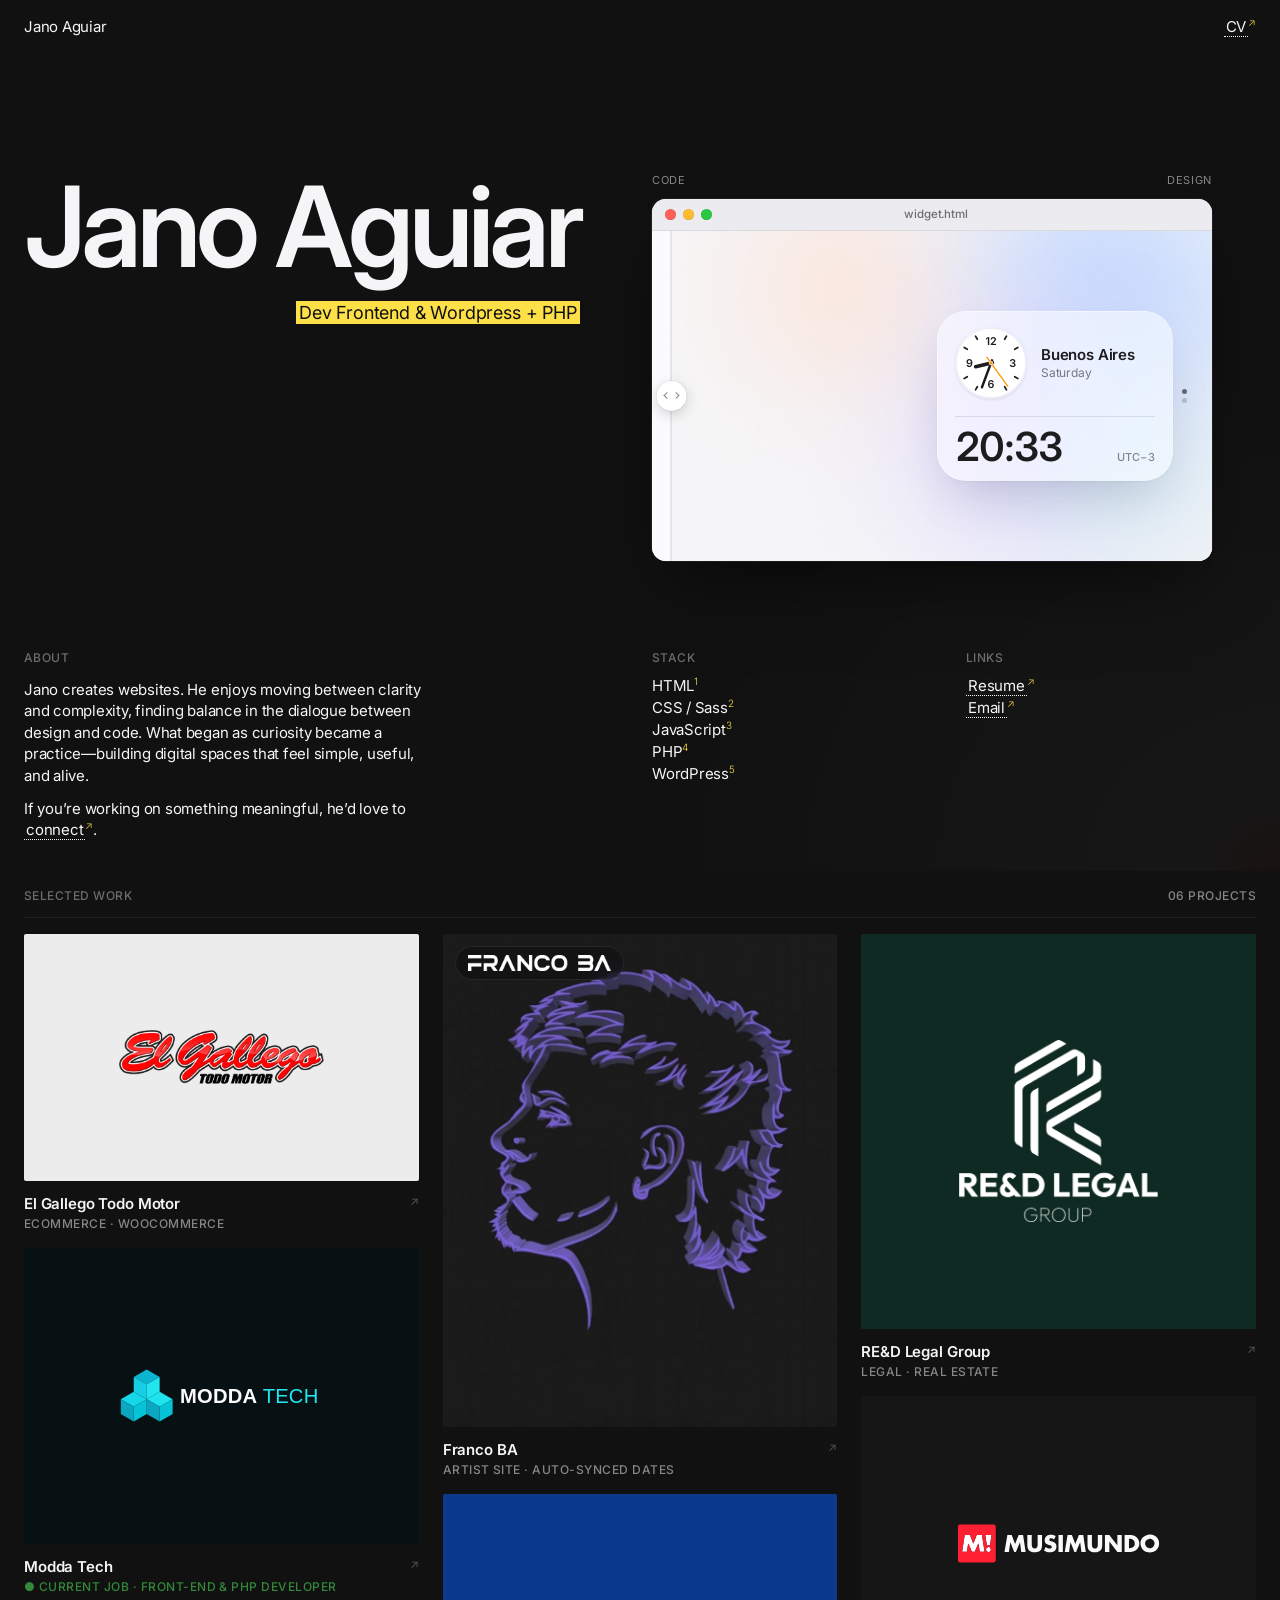
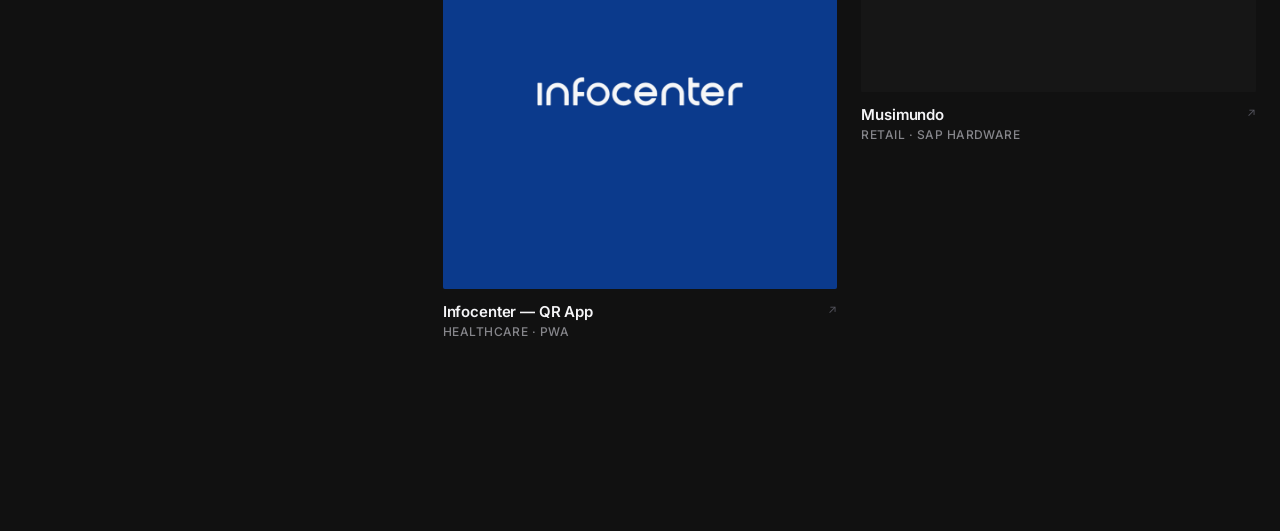
==== index.html @ 9118ea57 "Portfolio v2: rediseño, casos de estudio y widget de la portada Co-Authored-By: Claude Opus 5.5 <nor" ====
<!DOCTYPE html>
<html lang="en">

<head>
    <meta charset="UTF-8">
    <meta name="viewport" content="width=device-width, initial-scale=1.0, viewport-fit=cover">
    <meta name="description" content="Jano Aguiar — Front-End Developer. Websites, eCommerce and custom WordPress platforms.">
    <meta name="theme-color" content="#111111">
    <title>Jano Aguiar – Front-End Developer</title>
    <link rel="icon" type="image/x-icon" href="media/logos/JA_favicon_transparent.png">
    <link rel="preconnect" href="https://fonts.googleapis.com">
    <link rel="preconnect" href="https://fonts.gstatic.com" crossorigin>
    <link href="https://fonts.googleapis.com/css2?family=IBM+Plex+Mono:wght@300;400;500&family=Inter:wght@300..700&display=swap" rel="stylesheet">
    <link rel="stylesheet" href="style.css">
    <script>document.documentElement.classList.add("ja-intro");setTimeout(function(){document.documentElement.classList.remove("ja-intro")},3000)</script>
</head>

<body>
    <div class="page">

        <!-- NAV -->
        <nav class="nav grid">
            <a class="nav__name" href="index.html"><h1 class="body">Jano Aguiar</h1></a>
            <div class="nav__links body">
                <span><a class="link" href="https://drive.google.com/file/d/1LfXrcL9RKeD29D6Ub3OGLw8qLSYocdIQ/view?usp=sharing" target="_blank" rel="noreferrer">CV</a><sup class="arrow">↗</sup></span>
            </div>
        </nav>

        <main>
            <!-- HERO -->
            <div class="hero-zone">
                <div class="hero-glow" aria-hidden="true"><span></span><span></span><span></span></div>
            <section class="hero grid">
                <div class="hero__lockup">
                    <h2 class="hero__name">Jano Aguiar</h2>
                    <p class="hero__sub"><span>Dev Frontend &amp; Wordpress + PHP</span></p>
                </div>
                <div class="cd" aria-label="Code and design: drag to compare" style="--x:34%">
                    <div class="cd__labels"><span>Code</span><span>Design</span></div>
                    <div class="cd__win">
                    <div class="cd__bar"><i></i><i></i><i></i><span>widget.html</span></div>
                    <div class="cd__stage">
                        <pre class="cd__code"><code><b class="t">&lt;!-- Smart Stack: clock → weather → photo --&gt;</b>
<b class="t">&lt;div</b> <b class="p">class</b>=<b class="s">"stack"</b><b class="t">&gt;</b>
  <b class="t">&lt;div</b> <b class="p">class</b>=<b class="s">"widget clock"</b><b class="t">&gt;</b>…<b class="t">&lt;/div&gt;</b>
  <b class="t">&lt;div</b> <b class="p">class</b>=<b class="s">"widget weather"</b><b class="t">&gt;</b>…<b class="t">&lt;/div&gt;</b>
  <b class="t">&lt;div</b> <b class="p">class</b>=<b class="s">"widget photo"</b><b class="t">&gt;</b><b class="t">&lt;img</b> <b class="p">src</b>=<b class="s">"foto.jpg"</b><b class="t">&gt;</b><b class="t">&lt;/div&gt;</b>
<b class="t">&lt;/div&gt;</b>

<b class="a">.stack</b> { <b class="p">width</b>: <b class="n">236px</b>; <b class="p">height</b>: <b class="n">170px</b>; <b class="p">border-radius</b>: <b class="n">28px</b>; }
<b class="a">.widget</b> {
  <b class="p">position</b>: absolute; <b class="p">inset</b>: <b class="n">0</b>;
  <b class="p">transform</b>: <b class="s">translateY(100%)</b>;
  <b class="p">transition</b>: transform <b class="n">.8s</b> <b class="s">cubic-bezier(.65,0,.25,1)</b>;
}
<b class="a">.widget.active</b> { <b class="p">transform</b>: none; }
<b class="a">.clock</b> {
  <b class="p">background</b>: <b class="s">rgba(255,255,255,.55)</b>;
  <b class="p">backdrop-filter</b>: <b class="s">blur(30px) saturate(180%)</b>;
}
<b class="a">.weather</b> { <b class="p">background</b>: <b class="s">linear-gradient(var(--sky-a), var(--sky-b))</b>; }

<b class="t">// clock</b>
<b class="k">const</b> tz = <b class="s">'America/Argentina/Buenos_Aires'</b>;
<b class="k">const</b> now = <b class="k">new</b> <b class="p">Date</b>().<b class="p">toLocaleString</b>(<b class="s">'en-US'</b>, { <b class="p">timeZone</b>: tz });
<b class="k">gsap</b>.<b class="p">to</b>(hand, { <b class="p">rotation</b>: sec * <b class="n">6</b>, <b class="p">ease</b>: <b class="s">'elastic.out'</b> });

<b class="t">// weather · Open-Meteo</b>
<b class="k">const</b> res = <b class="k">await</b> <b class="p">fetch</b>(<b class="s">`${API}?latitude=-34.60&amp;longitude=-58.38`</b>);
<b class="k">const</b> { current, daily } = <b class="k">await</b> res.<b class="p">json</b>();
temp.<b class="p">textContent</b> = <b class="s">`${Math.round(current.temperature_2m)}°`</b>;
widget.style.<b class="p">setProperty</b>(<b class="s">'--sky-a'</b>, sky[phase][<b class="n">0</b>]);

<b class="t">// background · WebGL mesh gradient</b>
<b class="k">float</b> w = <b class="p">exp</b>(-<b class="p">dot</b>(uv - p, uv - p) * <b class="n">9.0</b>);
color = <b class="p">mix</b>(color, sky, w);

<b class="t">// rotate the stack every 5s</b>
<b class="p">setInterval</b>(next, <b class="n">5000</b>);</code></pre>
                        <div class="cd__design">
                            <canvas class="cd__gl" aria-hidden="true"></canvas>
                            <span class="cd__orb"></span><span class="cd__orb cd__orb--2"></span>
                            <div class="cd__stack" aria-live="off">
                                <div class="cd__stack-clip">
                                <div class="cd__w cd__widget is-active" data-name="Clock">
                                    <div class="cd__wtop">
                                        <svg class="cd__dial" viewBox="0 0 100 100" aria-hidden="true">
                                            <circle cx="50" cy="50" r="48"/>
                                            <g class="cd__ticks"><line x1="50" y1="7" x2="50" y2="12" transform="rotate(30 50 50)"/><line x1="50" y1="7" x2="50" y2="12" transform="rotate(60 50 50)"/><line x1="50" y1="7" x2="50" y2="12" transform="rotate(120 50 50)"/><line x1="50" y1="7" x2="50" y2="12" transform="rotate(150 50 50)"/><line x1="50" y1="7" x2="50" y2="12" transform="rotate(210 50 50)"/><line x1="50" y1="7" x2="50" y2="12" transform="rotate(240 50 50)"/><line x1="50" y1="7" x2="50" y2="12" transform="rotate(300 50 50)"/><line x1="50" y1="7" x2="50" y2="12" transform="rotate(330 50 50)"/></g>
                                            <g class="cd__nums"><text x="50.0" y="25.3">12</text><text x="80.0" y="55.3">3</text><text x="50.0" y="85.3">6</text><text x="20.0" y="55.3">9</text></g>
                                            <line class="cd__h" data-h x1="50" y1="52" x2="50" y2="28"/>
                                            <line class="cd__m" data-m x1="50" y1="54" x2="50" y2="14"/>
                                            <line class="cd__s" data-s x1="50" y1="60" x2="50" y2="10"/>
                                            <circle class="cd__pin" cx="50" cy="50" r="2.6"/>
                                        </svg>
                                        <div class="cd__wmeta"><strong>Buenos Aires</strong><span data-day>Today</span></div>
                                    </div>
                                    <div class="cd__wbottom"><span class="cd__clock" data-clock>--:--</span><span class="cd__tz">UTC−3</span></div>
                                </div>
                                <div class="cd__w cd__weather" data-name="Weather" data-weather hidden>
                                    <div class="cd__wx-top"><span class="cd__wx-city">Buenos Aires</span><span class="cd__wx-temp" data-wx-temp>--°</span></div>
                                    <div class="cd__wx-bottom"><span class="cd__wx-icon" data-wx-icon></span><span class="cd__wx-cond" data-wx-cond></span><span class="cd__wx-hl" data-wx-hl></span></div>
                                </div>
                                <div class="cd__w cd__photo" data-name="Photos">
                                    <img src="media/widgets/foto.jpg" alt="Grey and white cat lying in the sun on the grass" width="472" height="336" loading="lazy" decoding="async">
                                </div>
                                </div>
                                <div class="cd__dots" aria-hidden="true"></div>
                            </div>
                        </div>
                        <div class="cd__handle"><span></span></div>
                    </div>
                    </div>
                </div>
            </section>

            <!-- ABOUT / STACK / LINKS -->
            <section class="intro grid">
                <div class="intro__about reveal">
                    <p class="caption caption--label">About</p>
                    <p class="body">Jano creates websites. He enjoys moving between clarity and complexity, finding balance in the dialogue between design and code. What began as curiosity became a practice—building digital spaces that feel simple, useful, and alive.</p>
                    <p class="body">If you’re working on something meaningful, he’d love to <a class="link" href="mailto:janoaguiar97@gmail.com">connect</a><sup class="arrow">↗</sup>.</p>
                </div>

                <div class="intro__stack reveal">
                    <p class="caption caption--label">Stack</p>
                    <ul class="body">
                        <li>HTML<sup class="num">1</sup></li>
                        <li>CSS / Sass<sup class="num">2</sup></li>
                        <li>JavaScript<sup class="num">3</sup></li>
                        <li>PHP<sup class="num">4</sup></li>
                        <li>WordPress<sup class="num">5</sup></li>
                    </ul>
                </div>

                <div class="intro__links reveal">
                    <p class="caption caption--label">Links</p>
                    <ul class="body">
                        <li><a class="link" href="https://drive.google.com/file/d/1LfXrcL9RKeD29D6Ub3OGLw8qLSYocdIQ/view?usp=sharing" target="_blank" rel="noreferrer">Resume</a><sup class="arrow">↗</sup></li>
                        <li><a class="link" href="mailto:janoaguiar97@gmail.com">Email</a><sup class="arrow">↗</sup></li>
                    </ul>
                </div>
            </section>
            </div>

            <!-- WORK -->
            <section class="work" id="work">
                <div class="work__head">
                    <p class="caption caption--label" style="margin:0">Selected work</p>
                    <p class="caption work__count">06 projects</p>
                </div>

                <div class="work__grid">
                    <!-- column 1 -->
                    <div class="work__col">
                        <a class="card" href="pages/gallego.html">
                            <div class="card__media ratio-16x10">
                                <div class="card__brand" style="background:#ececec"><img src="media/logos/gallego.png" alt="El Gallego Todo Motor"></div>
                                <span class="card__badge">13k retail · 50k wholesale</span>
                            </div>
                            <div class="card__meta">
                                <div>
                                    <h3 class="card__title">El Gallego Todo Motor</h3>
                                    <p class="caption card__cap">eCommerce · WooCommerce</p>
                                </div>
                                <span class="card__go">↗</span>
                            </div>
                        </a>

                        <a class="card" href="pages/modda.html">
                            <div class="card__media ratio-4x3">
                                <div class="card__brand" style="background:#071114"><img src="media/logos/modda.svg" alt="Modda Tech"></div>
                                                                <span class="card__badge">Websites · eCommerce · Integrations</span>
                            </div>
                            <div class="card__meta">
                                <div>
                                    <h3 class="card__title">Modda Tech</h3>
                                    <p class="caption card__cap card__cap--now">Current job · Front-End &amp; PHP Developer</p>
                                </div>
                                <span class="card__go">↗</span>
                            </div>
                        </a>
                    </div>

                    <!-- column 2 -->
                    <div class="work__col">
                        <a class="card" href="pages/franco.html">
                            <div class="card__media ratio-4x5">
                                <video data-autoplay muted loop playsinline preload="none" poster="media/franco-card-poster.jpg"><source src="https://francoba.com/wp-content/uploads/2025/04/Video-sin-titulo-%E2%80%90-Hecho-con-Clipchamp.mp4"><source src="media/video/franco-3d.mp4"><source src="media/franco-card.mp4"></video>
                                <span class="card__logo"><img src="media/logos/franco-white.png" alt="Franco BA"></span>
                                <span class="card__badge">+16% event visits</span>
                            </div>
                            <div class="card__meta">
                                <div>
                                    <h3 class="card__title">Franco BA</h3>
                                    <p class="caption card__cap">Artist site · Auto-synced dates</p>
                                </div>
                                <span class="card__go">↗</span>
                            </div>
                        </a>

                        <a class="card" href="pages/infocenter.html">
                            <div class="card__media ratio-1x1">
                                <div class="card__brand" style="background:#0b3a8c"><img src="media/logos/infocenter-white.png" alt="Infocenter"></div>
                                <span class="card__badge">−30% time on manual records</span>
                            </div>
                            <div class="card__meta">
                                <div>
                                    <h3 class="card__title">Infocenter — QR App</h3>
                                    <p class="caption card__cap">Healthcare · PWA</p>
                                </div>
                                <span class="card__go">↗</span>
                            </div>
                        </a>
                    </div>

                    <!-- column 3 -->
                    <div class="work__col">
                        <a class="card" href="pages/red.html">
                            <div class="card__media ratio-1x1">
                                <div class="card__brand" style="background:#0f2a22"><img class="tall" src="media/logos/red-white.png" alt="RE&amp;D Legal Group"></div>
                                <span class="card__badge">Custom property platform</span>
                            </div>
                            <div class="card__meta">
                                <div>
                                    <h3 class="card__title">RE&amp;D Legal Group</h3>
                                    <p class="caption card__cap">Legal · Real estate</p>
                                </div>
                                <span class="card__go">↗</span>
                            </div>
                        </a>

                        <a class="card" href="pages/musimundo.html">
                            <div class="card__media ratio-4x3">
                                <div class="card__brand" style="background:#161616"><img src="media/logos/musimundo.svg" alt="Musimundo"></div>
                            </div>
                            <div class="card__meta">
                                <div>
                                    <h3 class="card__title">Musimundo</h3>
                                    <p class="caption card__cap">Retail · SAP hardware</p>
                                </div>
                                <span class="card__go">↗</span>
                            </div>
                        </a>
                    </div>
                </div>
            </section>
        </main>
    </div>

    <!-- FOOTER -->
    <footer class="footer">
        <section class="footer__inner grid">
            <div class="footer__meta caption">
                <div class="version">
                    <span class="version__pill">v2.2.0</span>
                    <span class="version__date">Last updated 25-11-2026</span>
                </div>
            </div>
            <div class="footer__links">
                <p><a class="link" href="https://drive.google.com/file/d/1LfXrcL9RKeD29D6Ub3OGLw8qLSYocdIQ/view?usp=sharing" target="_blank" rel="noreferrer">Resume</a><sup class="arrow">↗</sup></p>
                <p><a class="link" href="#work">Work</a></p>
            </div>
            <div class="footer__cta">
                <p>Let’s work together.</p>
                <p><a class="link" href="mailto:janoaguiar97@gmail.com">janoaguiar97@gmail.com</a><sup class="arrow">↗</sup></p>
            </div>
        </section>
    </footer>

    <script src="vendor/gsap/gsap.min.js"></script>
    <script src="vendor/gsap/SplitText.min.js"></script>
    <script src="vendor/gsap/Draggable.min.js"></script>
    <script src="vendor/gsap/InertiaPlugin.min.js"></script>
    <script src="script.js"></script>
</body>

</html>
---- style.css ----
/* Type: SF via the system on Apple devices, Inter elsewhere (no bundled Apple font files) */
:root {
    --bg: #111111;
    --bg-footer: #1c1c1c;
    --text: #f5f5f7;
    --text-soft: #d4d4d8;
    --muted: #86868b;
    --muted-2: #52525b;
    --line: rgba(255, 255, 255, .06);
    --accent: #fde047;
    --accent-soft: rgba(253, 224, 71, .1);
    --pad: 12px;
    --gap: 12px;
    --sans: -apple-system, BlinkMacSystemFont, "SF Pro Display", "SF Pro Text", "Inter", "Helvetica Neue", Arial, sans-serif;
    --mono: var(--sans);
}

@media (min-width: 768px) {
    :root { --pad: 24px; --gap: 24px; }
}

*,
*::before,
*::after { margin: 0; padding: 0; box-sizing: border-box; }

html { background: var(--bg); -webkit-text-size-adjust: 100%; }

body {
    font-family: var(--sans);
    font-size: 14px;
    font-weight: 400;
    letter-spacing: -.01em;
    line-height: 1.4;
    color: var(--text);
    background: var(--bg);
    -webkit-font-smoothing: antialiased;
    -moz-osx-font-smoothing: grayscale;
    text-rendering: optimizeLegibility;
}

img, video { display: block; max-width: 100%; }
a { color: inherit; text-decoration: none; }
::selection { background: var(--accent); color: #111; }

/* ---------- shared type ---------- */
.caption {
    font-family: var(--mono);
    font-size: 12px;
    font-weight: 500;
    line-height: 1.5;
    letter-spacing: .04em;
    text-transform: uppercase;
}
.caption--label { color: var(--text); opacity: .4; margin-bottom: 8px; }

.body { font-size: 14px; font-weight: 400; line-height: 1.43; letter-spacing: -.016em; }
@media (min-width: 768px) { .body { font-size: 15px; } }

/* dotted link with yellow arrow — joseph.cv */
.link {
    padding: 2px 2px 0;
    border-bottom: 1px dotted currentColor;
    transition: color .2s, background-color .2s;
}
.link:hover { color: var(--accent); background: var(--accent-soft); }
.link + sup,
.arrow {
    font-size: 10px;
    font-weight: 300;
    line-height: 0;
    color: var(--accent);
}
.num { font-family: var(--mono); font-size: 10px; font-weight: 300; line-height: 0; color: var(--accent); }

/* ---------- grid ---------- */
.grid {
    display: grid;
    grid-template-columns: repeat(12, minmax(0, 1fr));
    column-gap: var(--gap);
}

/* ---------- page shell ---------- */
.page {
    position: relative;
    z-index: 2;
    background: var(--bg);
    padding: 0 var(--pad) 64px;
    min-height: 100vh;
}

/* ---------- nav ---------- */
.nav {
    position: sticky;
    top: 0;
    z-index: 100;
    padding: 16px 0;
    background: rgba(17,17,17,.6);
    -webkit-backdrop-filter: saturate(180%) blur(20px); backdrop-filter: saturate(180%) blur(20px);
    font-size: 13px;
    transition: opacity .3s;
}
.nav__name { grid-column: 1 / 5; transition: color .2s; }
.nav__name:hover { color: var(--accent); }
.nav__links { grid-column: 10 / 13; justify-self: end; display: flex; gap: 16px; }
@media (min-width: 768px) {
    .nav__role { grid-column: 7 / 10; }
}
@media (max-width: 520px) {
    .nav__links { grid-column: 6 / 13; }
}

/* ---------- hero (hannaxu.com scale) ---------- */
.hero { padding: 72px 0 40px; }
.hero__name {
    grid-column: 1 / 13;
    font-size: clamp(48px, 9vw, 112px);
    font-weight: 600;
    line-height: .95;
    letter-spacing: -.045em;
}
.hero__sub {
    grid-column: 1 / 13;
    margin-top: 30px;
    font-size: 18px;
    font-weight: 400;
    color: var(--muted);
    letter-spacing: -.01em;
}
.hero__sub strong { color: var(--text-soft); font-weight: 500; }
@media (min-width: 768px) { .hero { padding: 120px 0 56px; } }

/* ---------- intro: about / stack / links ---------- */
.intro { padding: 24px 0 30px; row-gap: 32px; }
.intro__about { grid-column: 1 / 13; }
.intro__about p { max-width: 46ch; }
.intro__about p + p { margin-top: 12px; }
.intro__stack { grid-column: 1 / 7; }
.intro__links { grid-column: 7 / 13; }
.intro ul { list-style: none; }
.intro li { line-height: 1.4; padding: 0; }
.intro li + li { margin-top: 1px; }
@media (min-width: 768px) {
    .intro { padding: 32px 0 30px; }
    .intro__about { grid-column: 1 / 6; }
    .intro__stack { grid-column: 7 / 9; }
    .intro__links { grid-column: 10 / 13; }
}

/* ---------- work ---------- */
.work__head {
    display: flex;
    justify-content: space-between;
    align-items: baseline;
    padding-bottom: 12px;
    margin-bottom: 16px;
    margin-top: 16px;
    border-bottom: 1px solid var(--line);
}
.work__count { color: var(--muted); }

.work__grid {
    display: grid;
    grid-template-columns: 1fr;
    gap: var(--gap);
}
.work__col { display: flex; flex-direction: column; gap: 32px; }
@media (min-width: 768px) {
    .work__grid { grid-template-columns: repeat(3, minmax(0, 1fr)); }
    .work__col { gap: 15px; }

}

.card { display: block; position: relative; cursor: pointer; }
.card__media {
    position: relative;
    overflow: hidden;
    background: #18181b;
    border-radius: 2px;
    isolation: isolate;
}
.card__media img,
.card__media video {
    width: 100%;
    height: 100%;
    object-fit: cover;
    transition: transform .8s cubic-bezier(.2, .7, .2, 1), opacity .5s ease-out;
}
.card:hover .card__media img,
.card:hover .card__media video { transform: scale(1.025); }

.ratio-16x10 { aspect-ratio: 16 / 10; }
.ratio-4x3 { aspect-ratio: 4 / 3; }
.ratio-4x5 { aspect-ratio: 4 / 5; }
.ratio-1x1 { aspect-ratio: 1 / 1; }

.card__badge {
    position: absolute;
    left: 50%;
    bottom: 16px;
    transform: translate(-50%, 6px);
    display: inline-flex;
    align-items: center;
    gap: 8px;
    padding: 4px 12px;
    border-radius: 999px;
    background: #fff;
    color: #000;
    font-size: 12px;
    font-weight: 500;
    line-height: 16px;
    text-transform: uppercase;
    white-space: nowrap;
    opacity: 0;
    transition: opacity .25s, transform .25s;
    z-index: 2;
}
.card:hover .card__badge,
.card:focus-visible .card__badge { opacity: 1; transform: translate(-50%, 0); }
@media (hover: none) { .card__badge { opacity: 1; transform: translate(-50%, 0); } }

.card__brand { position: absolute; inset: 0; display: grid; place-items: center; transition: filter .3s; }
.card__brand img { width: 52% !important; height: auto !important; max-height: 34%; object-fit: contain !important; transition: transform .6s cubic-bezier(.2,.7,.2,1) !important; transform: none; }
.card__brand img.tall { width: auto !important; height: 46% !important; max-height: none; }
.card:hover .card__brand img { transform: scale(1.05) !important; }
.card:hover .card__brand { filter: brightness(1.08); }

.card__now {
    position: absolute; left: 12px; top: 12px; z-index: 2; padding: 5px 11px; border-radius: 999px;
    font-family: var(--mono); font-size: 11px; letter-spacing: .06em; text-transform: uppercase;
    color: #22e6ef; background: rgba(34,230,239,.08); border: 1px solid rgba(34,230,239,.35);
}
.card__logo {
    position: absolute; left: 12px; top: 12px; z-index: 2;
    height: 34px; padding: 8px 12px; display: flex; align-items: center;
    background: rgba(17,17,17,.62); border: 1px solid rgba(255,255,255,.08); border-radius: 999px;
    -webkit-backdrop-filter: blur(10px); backdrop-filter: blur(10px);
}
.card__logo img { height: 100%; width: auto; max-width: 150px; object-fit: contain; transform: none !important; }
.card__logo--light { background: rgba(255,255,255,.88); border-color: rgba(0,0,0,.06); }
.card:hover .card__logo img { transform: none; }

.card__meta { margin-top: 12px; display: flex; justify-content: space-between; gap: 12px; }
.card__title { color: var(--text); font-size: 15px; font-weight: 600; line-height: 1.4; transition: color .2s; }
.card:hover .card__title { color: var(--accent); }
.card__cap { color: var(--muted); margin-top: 1px; }
.card__go { color: var(--muted-2); font-family: var(--mono); font-size: 11.5px; transition: color .2s, transform .2s; }
.card:hover .card__go { color: var(--accent); transform: translate(2px, -2px); }

/* scroll reveal */
.reveal { opacity: 0; transform: translateY(16px); transition: opacity .7s ease, transform .7s cubic-bezier(.2, .7, .2, 1); }
.reveal.is-in { opacity: 1; transform: none; }

/* ---------- footer (sticky reveal + dot grid — joseph.cv) ---------- */
.footer {
    position: sticky;
    bottom: 0;
    z-index: 1;
    background-color: var(--bg-footer);
    background-image: radial-gradient(rgba(255, 255, 255, .08) 1px, transparent 1px);
    background-size: 16px 16px;
    color: #f4f4f5;
    font-size: 15px;
}
.footer__inner { padding: 16px var(--pad) 64px; row-gap: 24px; }
.footer__meta { grid-column: 1 / 13; }
.footer__links { grid-column: 1 / 13; display: flex; flex-direction: column; gap: 4px; }
.footer__cta { grid-column: 1 / 13; display: flex; flex-direction: column; gap: 4px; }
@media (min-width: 768px) {
    .footer__meta { grid-column: 1 / 6; }
    .footer__links { grid-column: 7 / 9; }
    .footer__cta { grid-column: 9 / 13; }
}
.version { display: flex; gap: 8px; align-items: center; }
.version__pill {
    padding: 2px 8px 1px;
    color: var(--accent);
    border: 1px solid var(--accent);
    border-radius: 999px;
    text-transform: lowercase;
}
.version__date { color: var(--muted-2); }

/* =========================================================
   Case-study pages — layout modelled on hannaxu.com/buzz:
   full-width brand splash, centred 700px reading column,
   info sheet floating left on wide screens, small caps
   section headings, centred images with captions.
   ========================================================= */
.cs { --cs-accent: var(--accent); background: var(--bg); position: relative; z-index: 2; }

/* overlay nav on top of the splash */
.cs-nav {
    position: absolute; top: 0; left: 0; right: 0; z-index: 5;
    padding: 20px var(--pad);
    display: flex; justify-content: space-between; align-items: center;
}
.cs-nav { color: #fff; }
.cs--light-splash .cs-nav { color: #111; }
.cs-nav a { transition: opacity .2s; }
.cs-nav a:hover { opacity: .6; }
.cs-nav ul { display: flex; gap: 28px; list-style: none; }
.cs-nav li, .cs-sticky li { font-size: 13px; font-weight: 400; letter-spacing: -.01em; }
.cs-nav a { opacity: .65; } .cs-nav > a { opacity: 1; font-weight: 600; letter-spacing: 0; }

/* sticky bar that fades in after half a screen, blurred like hannaxu.com */
.cs-sticky {
    position: fixed; top: 0; left: 0; right: 0; z-index: 60; height: 60px;
    padding: 0 var(--pad); display: flex; align-items: center; justify-content: space-between; gap: 24px;
    height: 48px; font-size: 13px;
    background: rgba(17,17,17,.55); -webkit-backdrop-filter: saturate(180%) blur(20px); backdrop-filter: saturate(180%) blur(20px);
    opacity: 0; transform: translateY(-100%); pointer-events: none;
    transition: opacity .4s ease, transform .4s cubic-bezier(.2,.7,.2,1);
}
.cs-sticky.show { opacity: 1; transform: none; pointer-events: auto; }
.cs-sticky > a { font-weight: 600; }
.cs-sticky ul { display: flex; gap: 28px; list-style: none; }
.cs-sticky ul a { opacity: .65; transition: opacity .2s; } .cs-sticky ul a:hover { opacity: 1; }
.cs-sticky__title { position: absolute; left: 50%; transform: translateX(-50%); color: var(--muted); font-size: 13px; white-space: nowrap; }
@media (max-width: 700px) { .cs-sticky__title { display: none; } }

/* splash stays pinned; the page slides over it */
.cs-content { position: relative; z-index: 1; background: var(--bg); }

/* splash */
.cs-splash {
    height: 60vh; min-height: 380px;
    display: grid; place-items: center;
    background: var(--cs-splash, #1c1c1c);
    position: relative; overflow: hidden;
}
.cs-splash::after { /* subtle dot texture like the footer */
    content: ""; position: absolute; inset: 0; pointer-events: none;
    background-image: radial-gradient(rgba(255,255,255,.06) 1px, transparent 1px);
    background-size: 16px 16px;
}
.cs-splash--light::after { background-image: radial-gradient(rgba(0,0,0,.06) 1px, transparent 1px); }
.cs-splash img, .cs-splash svg { position: relative; z-index: 1; width: auto; max-width: min(70vw, 520px); max-height: 34%; }
.cs-splash .logo-tall { max-height: 52%; }
.cs-splash .logo-svg { width: min(70vw, 480px); height: auto; max-height: none; }
.cs-splash video { position: absolute; inset: 0; width: 100%; height: 100%; object-fit: cover; }

/* wrapper holding summary + info sheet */
.cs-wrap { position: relative; max-width: 1400px; margin: 0 auto; }
.cs-summary, .cs-body, .cs-caption, .cs-info { max-width: 700px; margin: 0 auto; padding-left: 40px; padding-right: 40px; }
@media (max-width: 600px) {
    .cs-summary, .cs-body, .cs-caption, .cs-info { padding-left: 20px; padding-right: 20px; }
}

.cs-summary { padding-top: 77px; }
.cs-title { font-size: clamp(44px, 6.5vw, 76px); font-weight: 600; line-height: 1.04; letter-spacing: -.035em; margin-bottom: 20px; }
.cs-lead, .cs-body p { font-size: 16px; font-weight: 400; line-height: 1.68; letter-spacing: -.012em; color: #a1a1a6; }
.cs-lead strong, .cs-body p strong { color: var(--text); font-weight: 600; }
.cs-lead + .cs-lead { margin-top: 28px; }
.cs-body p + p { margin-top: 28px; }
.cs-body a, .cs-lead a { color: var(--text); border-bottom: 1px dotted currentColor; transition: color .2s; }
.cs-body a:hover, .cs-lead a:hover { color: var(--accent); }

/* info sheet: left column on wide screens, two columns under summary otherwise */
.cs-info { padding-top: 32px; display: grid; grid-template-columns: 1fr 1fr; column-gap: 40px; }
.cs-info dl > div { margin-bottom: 26px; }
.cs-info dt { font-size: 14px; font-weight: 600; letter-spacing: .05em; color: var(--text); line-height: 22px; }
.cs-info dd { font-size: 14px; font-weight: 400; line-height: 24px; color: #a1a1aa; }
.cs-info dd a { color: var(--text); border-bottom: 1px dotted currentColor; }
.cs-info dd a:hover { color: var(--accent); }
.cs-info .cs-info-logo { height: 28px; width: auto; margin-bottom: 22px; opacity: .9; }
@media (min-width: 1280px) {
    .cs-info { position: absolute; top: 95px; left: 40px; width: 240px; max-width: none; margin: 0; padding: 0; display: block; }
}
@media (max-width: 600px) { .cs-info { grid-template-columns: 1fr; } }

/* section headings */
.cs-body { padding-top: 32px; }
.cs-body h2 {
    font-family: var(--sans); font-size: 14px; font-weight: 600; line-height: 24px;
    letter-spacing: .12em; text-transform: uppercase; color: var(--cs-accent);
    margin: 40px 0 11px;
}
.cs-body ul { margin: 0 0 0 18px; color: #a1a1a6; font-size: 19px; font-weight: 400; line-height: 1.68; letter-spacing: -.012em; }
.cs-body ul li::marker { color: var(--cs-accent); }
.cs-body ul strong { color: var(--text); font-weight: 500; }

/* stats row */
.cs-stats { display: grid; grid-template-columns: repeat(auto-fit, minmax(130px, 1fr)); gap: 16px; margin: 36px 0 8px; }
.cs-stats div { border-top: 1px solid var(--line); padding-top: 12px; }
.cs-stats b { display: block; font-size: 28px; font-weight: 500; letter-spacing: -.02em; color: var(--text); }
.cs-stats span { font-family: var(--mono); font-size: 11px; letter-spacing: .08em; text-transform: uppercase; color: var(--muted); }

/* images: centred, never wider than the reading column (+ a little) */
.cs-figure { max-width: 780px; margin: 42px auto 0; padding: 0 40px; }
.cs-figure img, .cs-figure video {
    width: 100%; height: auto; display: block;
    border-radius: 8px; border: 1px solid rgba(255,255,255,.08);
    box-shadow: 0 24px 60px -24px rgba(0,0,0,.7);
    background: #18181b;
}
.cs-figure.narrow { max-width: 560px; }
.cs-figure.two { max-width: 860px; display: grid; grid-template-columns: 1fr 1fr; gap: 20px; }
@media (max-width: 700px) { .cs-figure.two { grid-template-columns: 1fr; } .cs-figure { padding: 0 20px; } }
.cs-caption { padding-top: 10px; padding-bottom: 36px; font-size: 14px; font-weight: 300; line-height: 22px; color: var(--muted); }
.cs-figure img { cursor: zoom-in; }

.cs-figure.phone { max-width: 380px; }
.cs-figure.phone video, .cs-figure.phone img { border-radius: 28px; background: #282828; border-color: rgba(255,255,255,.06); }
.cs-figure.plain img { border: 0; box-shadow: none; background: none; border-radius: 0; cursor: zoom-in; }
.cs-figure video { aspect-ratio: auto; }

/* placeholder block for content still to come */
.cs-pending {
    max-width: 700px; margin: 42px auto 0; padding: 28px 40px; border: 1px dashed rgba(255,255,255,.18); border-radius: 8px;
    font-family: var(--mono); font-size: 12px; letter-spacing: .06em; text-transform: uppercase; color: var(--muted); text-align: center;
}
@media (max-width: 760px) { .cs-pending { margin-left: 20px; margin-right: 20px; } }

/* next project */
.cs-next { max-width: 700px; margin: 96px auto 0; padding: 16px 40px 80px; border-top: 1px solid var(--line); display: flex; justify-content: space-between; align-items: baseline; gap: 16px; }
.cs-next a { font-size: clamp(26px, 4vw, 40px); font-weight: 600; letter-spacing: -.03em; line-height: 1.1; transition: color .2s; }
.cs-next a:hover { color: var(--accent); }

/* lightbox */
.lightbox { position: fixed; inset: 0; z-index: 200; background: rgba(0,0,0,.92); display: none; place-items: center; padding: 4vmin; cursor: zoom-out; }
.lightbox.open { display: grid; }
.lightbox img { max-width: 100%; max-height: 100%; border-radius: 6px; }



/* splash behaves exactly like the footer: pinned behind, the page slides over it */
.cs .cs-splash { position: sticky; top: 0; z-index: 0; }
.cs .cs-content { position: relative; z-index: 1; background: var(--bg); }

@media (prefers-reduced-motion: reduce) {
    * { transition: none !important; animation: none !important; }
    .reveal { opacity: 1; transform: none; }
}

/* current job caption on the Modda Tech card */
.card__cap--now { color: rgba(65, 187, 75, 0.7); }
.card__cap--now::before { content: "● "; }

/* hero: very subtle drifting blurred lights */
.hero-zone { position: relative; isolation: isolate; }
.hero-glow { position: absolute; inset: -80px calc(-1 * var(--pad)) 0; z-index: -1; overflow: hidden; pointer-events: none; }
.hero-glow span { position: absolute; inset: 0; pointer-events: none; }
/* static soft light coming from the bottom-right corner */
.hero-glow span:nth-child(1) {
    background: radial-gradient(ellipse 70% 85% at 100% 100%, rgba(156, 23, 23, 0.06) 0%, rgba(255,255,255,.025) 10%, transparent 70%);
}
.hero-glow span:nth-child(2), .hero-glow span:nth-child(3) { display: none; }


/* home nav: transparent over the hero glow, frosted only after scrolling */
.nav { transition: background-color .4s, backdrop-filter .4s, -webkit-backdrop-filter .4s; }
.nav:not(.is-scrolled) { background: transparent; -webkit-backdrop-filter: none; backdrop-filter: none; }

/* hero lockup: subtitle aligned to the last letter of the name */
.hero__lockup { grid-column: 1 / 13; justify-self: start; display: inline-flex; flex-direction: column; align-items: flex-end; }
.hero__lockup .hero__name { grid-column: auto; }
.hero__lockup .hero__sub { grid-column: auto; margin-top: 20px; text-align: right; }
.hero__lockup .hero__sub span { background: var(--accent); color: #111; padding: 1px 3px; box-decoration-break: clone; -webkit-box-decoration-break: clone; }
@media (max-width: 600px) {
    .hero__lockup { align-items: flex-start; }
    .hero__lockup .hero__sub { text-align: left; margin-top: 10px; font-size: 16px; }
}

/* ---------- hero: code ↔ design comparer (light, Apple-style) ---------- */
.cd { display: none; }
@media (min-width: 1024px) {
    .hero__lockup { grid-column: 1 / 7; }
    .cd { display: block; grid-column: 7 / 13; align-self: center; justify-self: start; width: 100%; max-width: 560px; user-select: none; }
}
.cd__labels { display: flex; justify-content: space-between; margin-bottom: 10px; font-size: 11px; color: var(--muted); text-transform: uppercase; letter-spacing: .06em; }
.cd__win { border-radius: 14px; overflow: hidden; background: #fff; box-shadow: 0 0 0 .5px rgba(255,255,255,.12), 0 30px 70px -20px rgba(0,0,0,.6); }
.cd__bar { display: flex; align-items: center; gap: 7px; height: 32px; padding: 0 13px; background: #ececf0; border-bottom: .5px solid rgba(0,0,0,.08); }
.cd__bar i { width: 11px; height: 11px; border-radius: 50%; background: #ff5f57; box-shadow: inset 0 0 0 .5px rgba(0,0,0,.12); }
.cd__bar i:nth-child(2) { background: #febc2e; } .cd__bar i:nth-child(3) { background: #28c840; }
.cd__bar span { flex: 1; margin-right: 46px; text-align: center; font-size: 11.5px; font-weight: 500; color: #6e6e73; }
.cd__stage { position: relative; height: 330px; overflow: hidden; background: #fbfbfd; cursor: ew-resize; touch-action: pan-y; }
.cd__code { position: absolute; inset: 0; margin: 0; padding: 22px 20px; font: 11.5px/1.75 ui-monospace, "SF Mono", Menlo, Consolas, monospace; color: #1d1d1f; white-space: pre; overflow: hidden; }
.cd__code b { font-weight: 400; }
.cd__code .t { color: #8a8a8e; font-style: italic; } .cd__code .a { color: #0b4f79; } .cd__code .s { color: #c41a16; }
.cd__code .p { color: #326d74; } .cd__code .k { color: #9b2393; font-weight: 600; } .cd__code .n { color: #1c00cf; }
.cd__design { position: absolute; inset: 0; display: grid; place-items: center; background: #f5f5f7; overflow: hidden; clip-path: inset(0 0 0 var(--x)); }
.cd__handle { position: absolute; top: 0; bottom: 0; left: var(--x); width: 1px; background: rgba(0,0,0,.14); transform: translateX(-.5px); pointer-events: none; }
.cd__handle span { position: absolute; top: 50%; left: 50%; width: 30px; height: 30px; margin: -15px 0 0 -15px; border-radius: 50%; background: #fff; box-shadow: 0 0 0 .5px rgba(0,0,0,.1), 0 4px 14px rgba(0,0,0,.16); }
.cd__handle span::before, .cd__handle span::after { content: ""; position: absolute; top: 50%; width: 5px; height: 5px; margin-top: -2.5px; border: solid #86868b; border-width: 0 0 1.5px 1.5px; }
.cd__handle span::before { left: 8px; transform: rotate(45deg); } .cd__handle span::after { right: 8px; transform: rotate(-135deg); }

.cd__gl { position: absolute; inset: 0; width: 100%; height: 100%; display: block; }
.cd__orb { position: absolute; width: 220px; height: 220px; border-radius: 50%; right: 6%; top: 8%; background: #c9dcff; filter: blur(50px); opacity: .9; }
.cd__orb--2 { width: 180px; height: 180px; right: 38%; top: 50%; background: #e3d8fc; }
.cd.has-gl .cd__orb { display: none; }
.cd__widget { display: flex; flex-direction: column; justify-content: space-between; padding: 16px 18px 14px;
  background: rgba(255,255,255,.55); backdrop-filter: blur(30px) saturate(180%); -webkit-backdrop-filter: blur(30px) saturate(180%);
  box-shadow: inset 0 0 0 .5px rgba(255,255,255,.9), 0 1px 2px rgba(0,0,0,.04), 0 24px 50px -16px rgba(30,40,80,.22);
  color: #1d1d1f; }
.cd__wtop { display: flex; align-items: center; gap: 14px; }
.cd__dial { flex: none; width: 72px; height: 72px; border-radius: 50%; box-shadow: 0 1px 3px rgba(0,0,0,.1); shape-rendering: geometricPrecision; text-rendering: geometricPrecision; }
.cd__dial > circle:first-child { fill: #fff; stroke: rgba(0,0,0,.08); stroke-width: .8; }
.cd__ticks line { stroke: #1d1d1f; stroke-width: 2.4; stroke-linecap: round; }
.cd__nums text { font: 600 15px var(--sans); fill: #1d1d1f; text-anchor: middle; }
.cd__h, .cd__m { stroke: #1d1d1f; stroke-linecap: round; }
.cd__h { stroke-width: 5; } .cd__m { stroke-width: 3.4; }
.cd__s { stroke: #ff9500; stroke-width: 1.8; stroke-linecap: round; }
.cd__pin { fill: #ff9500; stroke: #fff; stroke-width: 1; }
.cd__h, .cd__m { transform-origin: 50px 50px; }
.cd__wmeta { display: flex; flex-direction: column; line-height: 1.25; }
.cd__wmeta strong { font-size: 15px; font-weight: 600; letter-spacing: -.01em; }
.cd__wmeta span { font-size: 12px; color: rgba(0,0,0,.5); text-transform: capitalize; }
.cd__wbottom { display: flex; align-items: baseline; justify-content: space-between; margin-top: 12px; padding-top: 10px; border-top: .5px solid rgba(0,0,0,.1); }
.cd__clock { font-size: 40px; font-weight: 600; letter-spacing: -.035em; line-height: 1; font-variant-numeric: tabular-nums; }
.cd__tz { font-size: 11px; font-weight: 500; color: rgba(0,0,0,.45); letter-spacing: .02em; }

/* widget stack (iOS Smart Stack): clock → weather → photo, same size */
.cd__stack { position: absolute; right: 7%; top: 0; bottom: 0; margin: auto 0; width: 236px; height: 170px; }
.cd__stack-clip { position: absolute; inset: 0; border-radius: 28px; overflow: hidden; isolation: isolate; box-shadow: 0 1px 2px rgba(0,0,0,.04), 0 24px 50px -16px rgba(30,40,80,.22); }
.cd__w { position: absolute; inset: 0; border-radius: 28px; overflow: hidden; clip-path: inset(0 round 28px); transform: translateY(100%); transition: transform .8s cubic-bezier(.65,0,.25,1), opacity .8s; opacity: 0; }
.cd__w.is-active { transform: none; opacity: 1; }
.cd__w.is-prev { transform: translateY(-100%); opacity: 0; }
.cd__stack .cd__widget { box-shadow: inset 0 0 0 .5px rgba(255,255,255,.9); }
.cd__dots { position: absolute; right: -14px; top: 50%; transform: translateY(-50%); display: flex; flex-direction: column; gap: 4px; }
.cd__dots i { width: 5px; height: 5px; border-radius: 50%; background: rgba(0,0,0,.18); transition: background .4s; }
.cd__dots i.is-active { background: rgba(0,0,0,.55); }
@media (prefers-reduced-motion: reduce) { .cd__w { transition: opacity .4s; transform: none !important; } }

/* weather (live, Open-Meteo) — layout & sky colours modelled on iOS Weather */
.cd__weather { display: flex; flex-direction: column; justify-content: space-between; padding: 14px 17px 13px; color: #fff;
  background: linear-gradient(180deg, var(--sky-a, #2a72d4) 0%, var(--sky-b, #5ba3ec) 100%);
  box-shadow: inset 0 0 0 1px rgba(255,255,255,.16); text-rendering: optimizeLegibility; text-shadow: 0 0 1px rgba(0,0,0,.12); }
.cd__wx-top { display: flex; flex-direction: column; }
.cd__wx-city { font-size: 15px; font-weight: 600; letter-spacing: -.01em; line-height: 1.2; }
.cd__wx-temp { font-size: 50px; font-weight: 400; letter-spacing: -.02em; line-height: 1; margin-top: 1px; font-variant-numeric: tabular-nums; }
.cd__wx-bottom { display: flex; flex-direction: column; font-size: 13px; font-weight: 600; line-height: 1.28; letter-spacing: -.005em; }
.cd__wx-icon { width: 18px; height: 18px; margin-bottom: 3px; }
.cd__wx-icon svg { width: 100%; height: 100%; display: block; overflow: visible; }

/* photo */
.cd__photo { background: #dcdce0; }
.cd__photo img { width: 100%; height: 100%; object-fit: cover; display: block; }
.cd__photo::after { content: ""; position: absolute; inset: 0; border-radius: inherit; box-shadow: inset 0 0 0 .5px rgba(255,255,255,.35); pointer-events: none; }

/* code pane: longer than the window → fade at the bottom so it reads as "more code" */
.cd__code { -webkit-mask-image: linear-gradient(to bottom, #000 0, #000 calc(100% - 80px), transparent 100%); mask-image: linear-gradient(to bottom, #000 0, #000 calc(100% - 80px), transparent 100%); }

/* GSAP intro: hidden only until the timeline takes over (3s safety timeout) */
.ja-intro .hero__name, .ja-intro .hero__sub, .ja-intro .cd { opacity: 0; }
.cd__stage { perspective: 900px; }
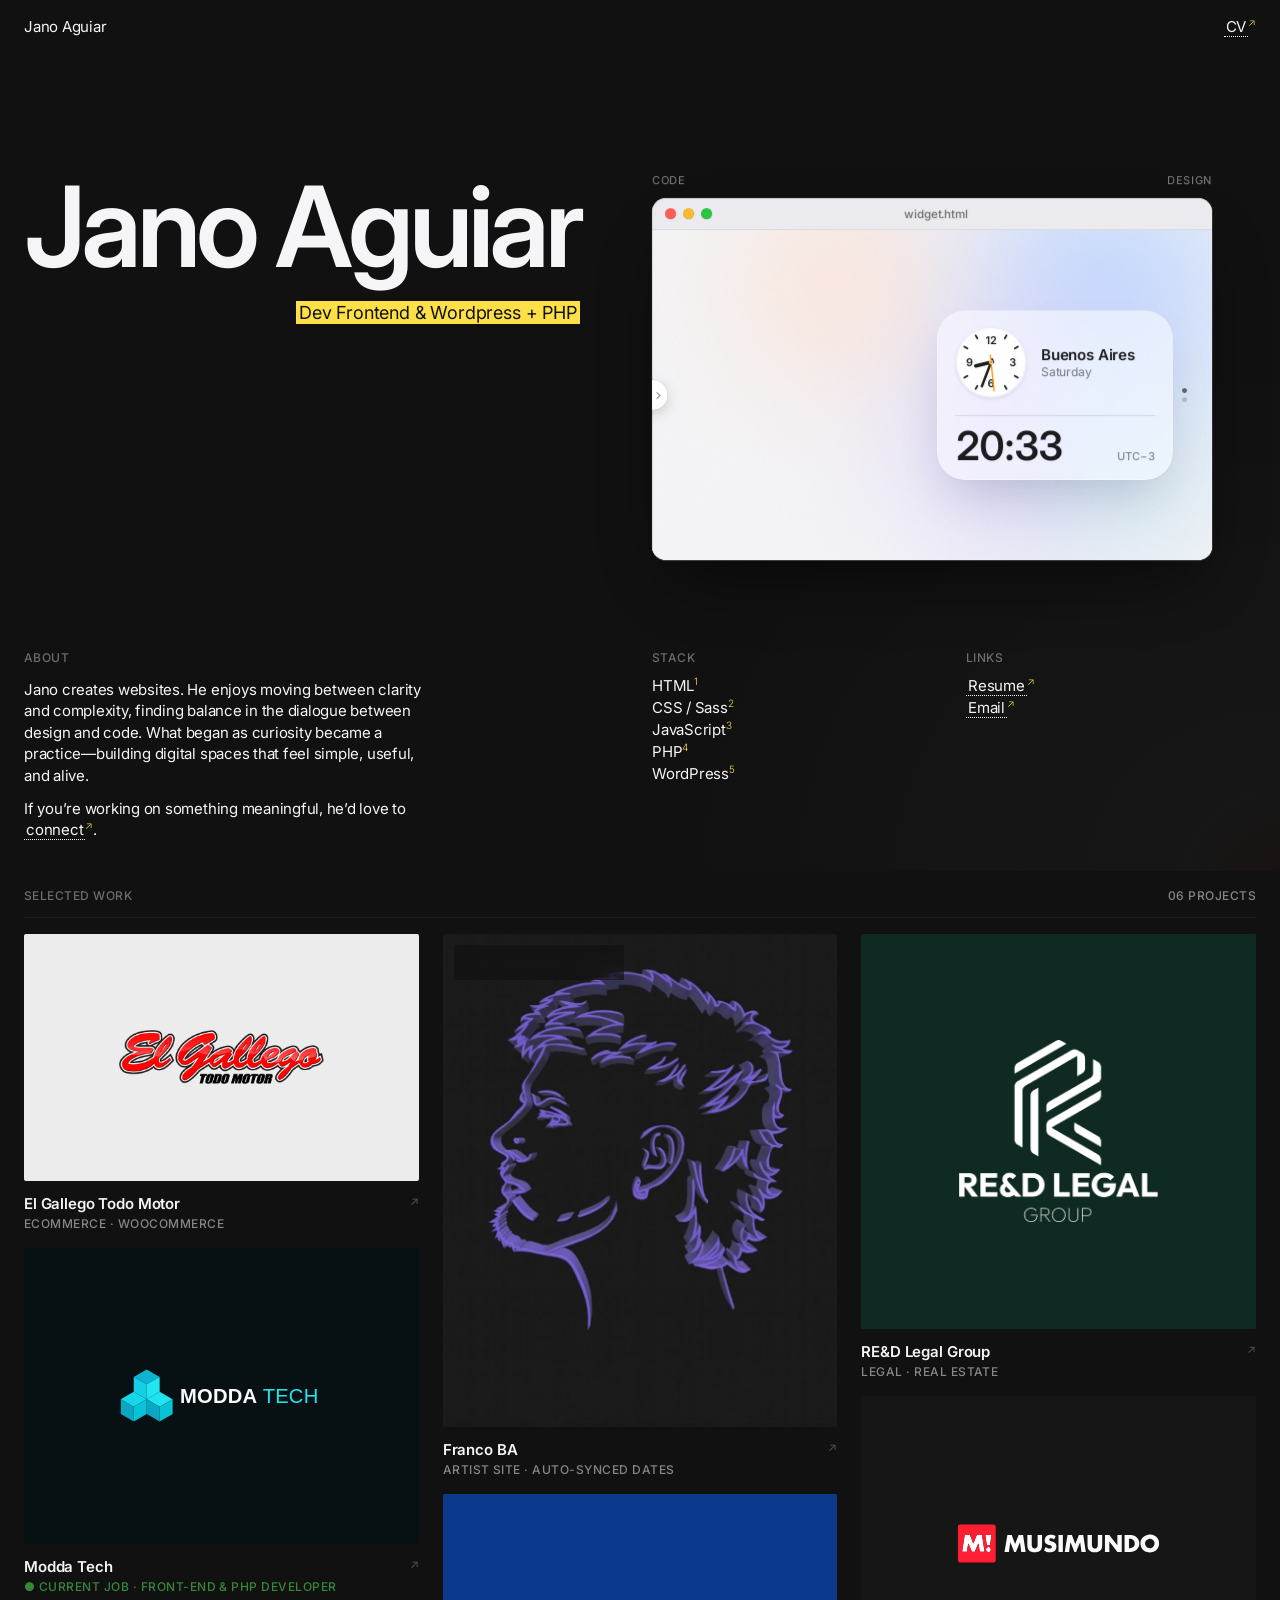
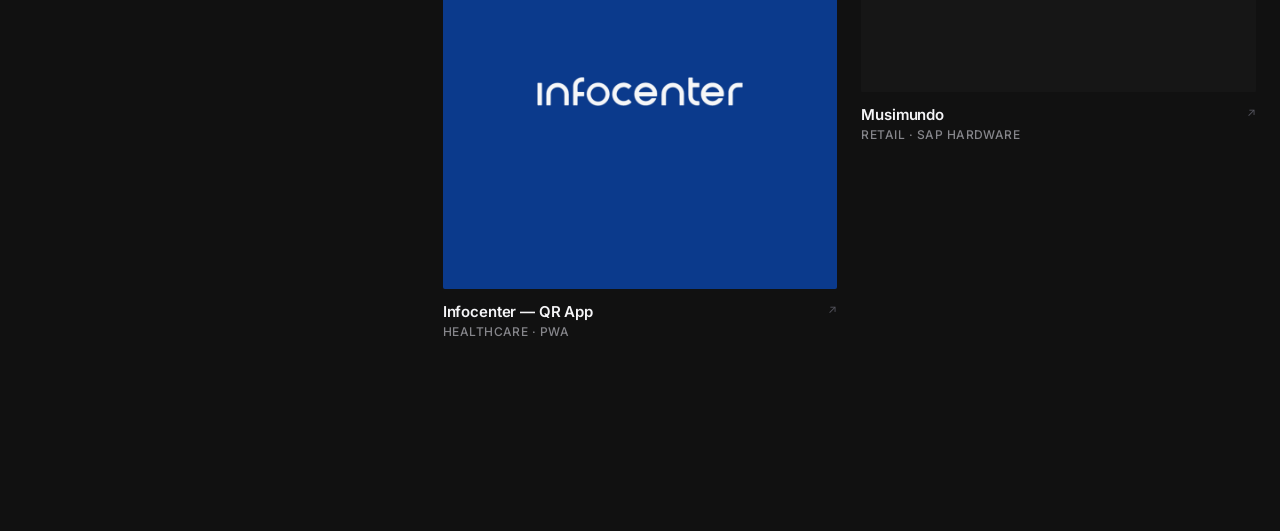
==== commit 32f667cf: "Forzar recarga de CSS/JS (?v=2.3) y declarar UTF-8 en style.css Co-Authored-By: Claude Opus 5.5 <nor" ====
--- a/index.html
+++ b/index.html
@@ -11,7 +11,7 @@
     <link rel="preconnect" href="https://fonts.googleapis.com">
     <link rel="preconnect" href="https://fonts.gstatic.com" crossorigin>
     <link href="https://fonts.googleapis.com/css2?family=IBM+Plex+Mono:wght@300;400;500&family=Inter:wght@300..700&display=swap" rel="stylesheet">
-    <link rel="stylesheet" href="style.css">
+    <link rel="stylesheet" href="style.css?v=2.3">
     <script>document.documentElement.classList.add("ja-intro");setTimeout(function(){document.documentElement.classList.remove("ja-intro")},3000)</script>
 </head>
 
@@ -272,7 +272,7 @@
     <script src="vendor/gsap/SplitText.min.js"></script>
     <script src="vendor/gsap/Draggable.min.js"></script>
     <script src="vendor/gsap/InertiaPlugin.min.js"></script>
-    <script src="script.js"></script>
+    <script src="script.js?v=2.3"></script>
 </body>
 
 </html>
--- a/style.css
+++ b/style.css
@@ -1,3 +1,4 @@
+@charset "UTF-8";
 /* Type: SF via the system on Apple devices, Inter elsewhere (no bundled Apple font files) */
 :root {
     --bg: #111111;
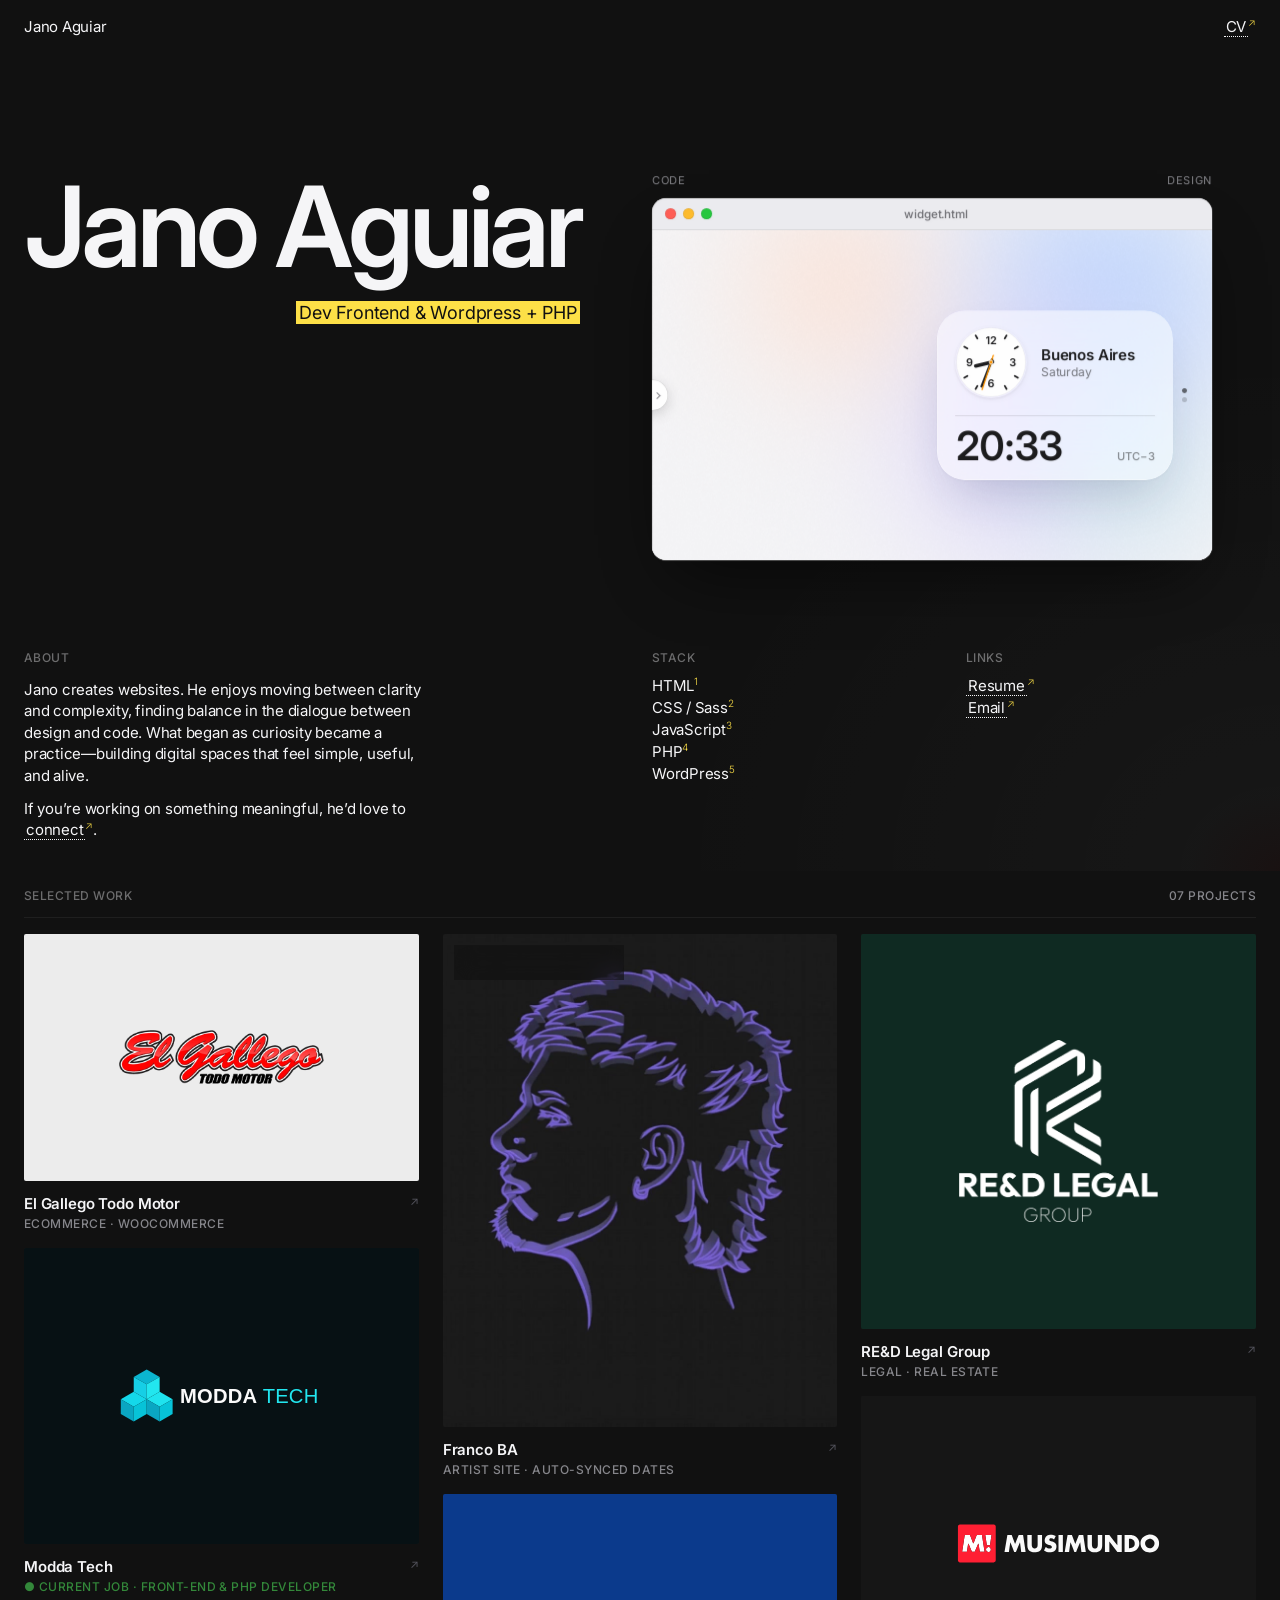
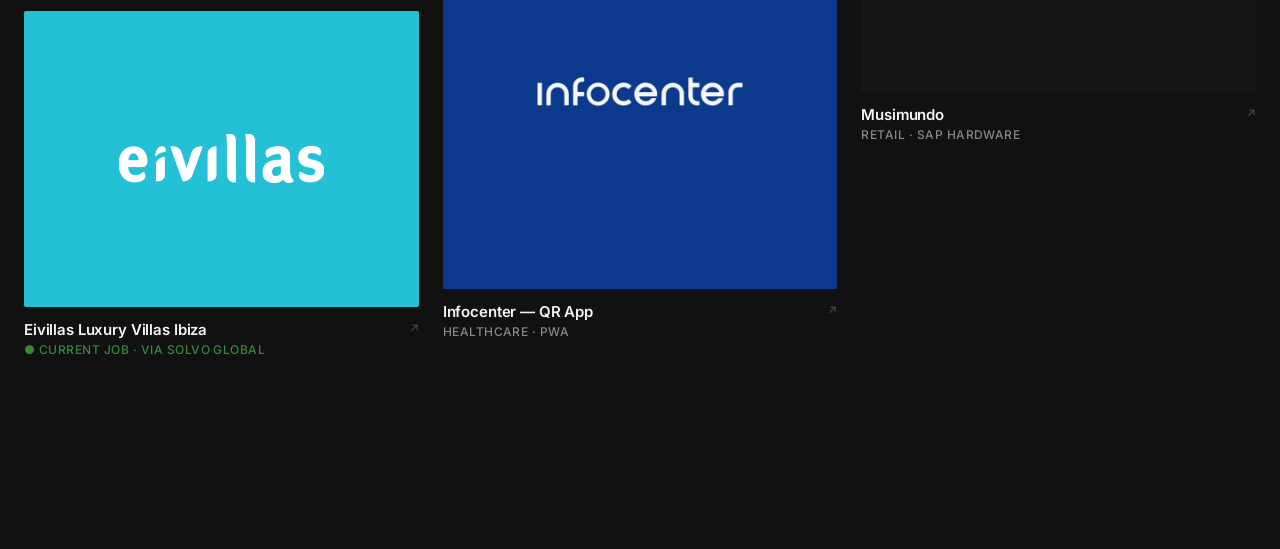
==== commit f533b128: "Agregar Eivillas (vía Solvo Global) como trabajo actual: card y página Co-Authored-By: Claude Opus 5" ====
--- a/index.html
+++ b/index.html
@@ -147,7 +147,7 @@
             <section class="work" id="work">
                 <div class="work__head">
                     <p class="caption caption--label" style="margin:0">Selected work</p>
-                    <p class="caption work__count">06 projects</p>
+                    <p class="caption work__count">07 projects</p>
                 </div>
 
                 <div class="work__grid">
@@ -180,6 +180,19 @@
                                 <span class="card__go">↗</span>
                             </div>
                         </a>
+                        <a class="card" href="pages/eivillas.html">
+                            <div class="card__media ratio-4x3">
+                                <div class="card__brand" style="background:#23c0d6"><img src="media/logos/eivillas-white.png" alt="Eivillas"></div>
+                                <span class="card__badge">Avantio · WordPress · SEO</span>
+                            </div>
+                            <div class="card__meta">
+                                <div>
+                                    <h3 class="card__title">Eivillas Luxury Villas Ibiza</h3>
+                                    <p class="caption card__cap card__cap--now">Current job · via Solvo Global</p>
+                                </div>
+                                <span class="card__go">↗</span>
+                            </div>
+                        </a>
                     </div>
 
                     <!-- column 2 -->
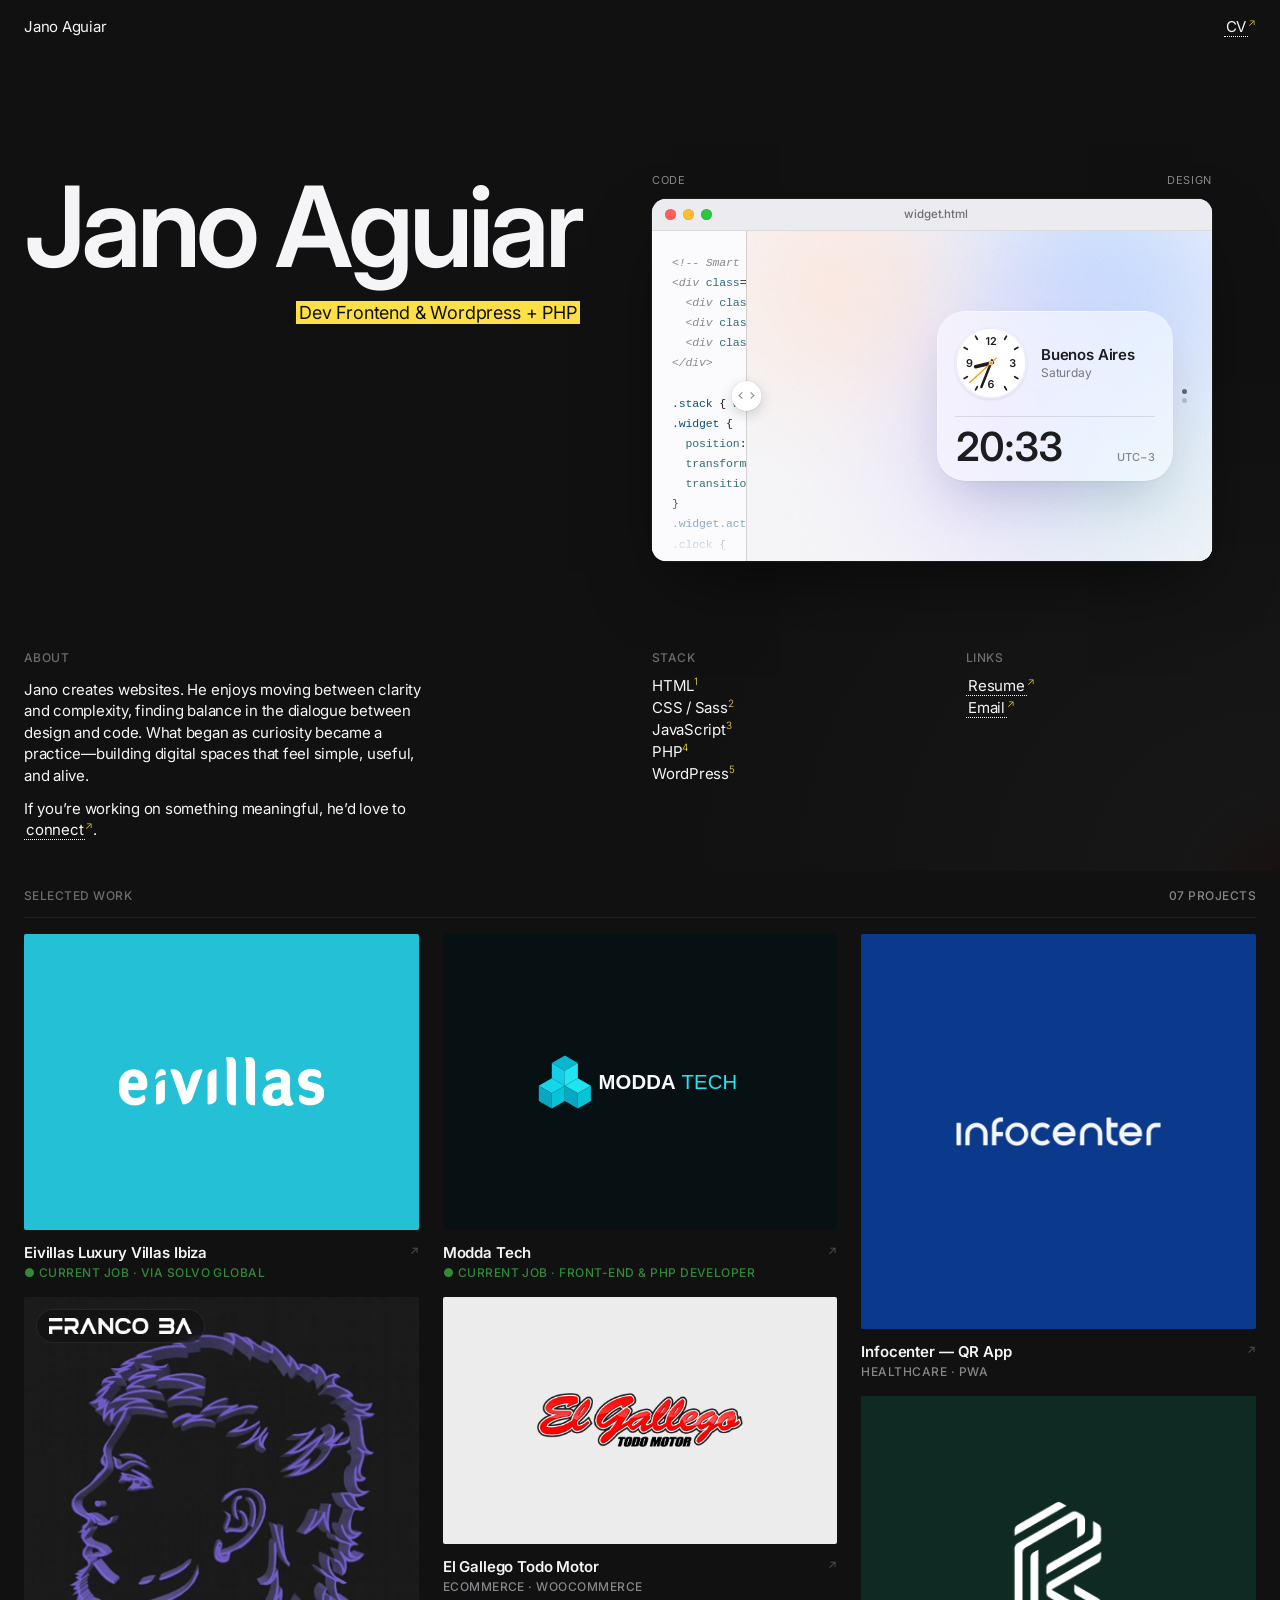
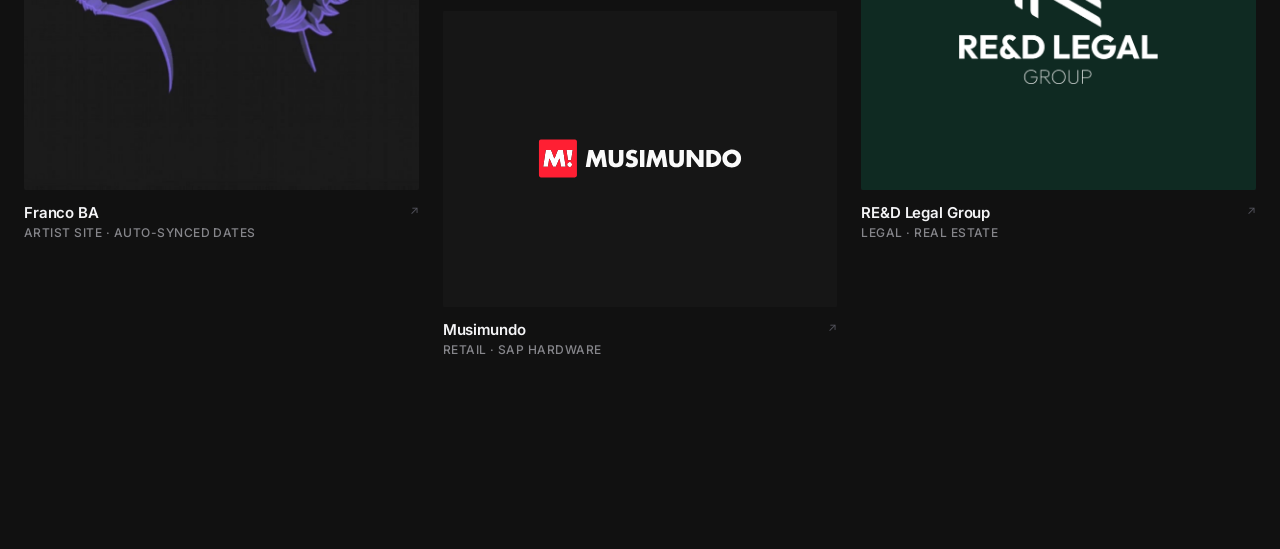
==== commit 802ccd5b: "Trabajos actuales primero en la grilla; listas de casos a 17px Co-Authored-By: Claude Opus 5.5 <nore" ====
--- a/index.html
+++ b/index.html
@@ -11,7 +11,7 @@
     <link rel="preconnect" href="https://fonts.googleapis.com">
     <link rel="preconnect" href="https://fonts.gstatic.com" crossorigin>
     <link href="https://fonts.googleapis.com/css2?family=IBM+Plex+Mono:wght@300;400;500&family=Inter:wght@300..700&display=swap" rel="stylesheet">
-    <link rel="stylesheet" href="style.css?v=2.3">
+    <link rel="stylesheet" href="style.css?v=2.4">
     <script>document.documentElement.classList.add("ja-intro");setTimeout(function(){document.documentElement.classList.remove("ja-intro")},3000)</script>
 </head>
 
@@ -153,34 +153,7 @@
                 <div class="work__grid">
                     <!-- column 1 -->
                     <div class="work__col">
-                        <a class="card" href="pages/gallego.html">
-                            <div class="card__media ratio-16x10">
-                                <div class="card__brand" style="background:#ececec"><img src="media/logos/gallego.png" alt="El Gallego Todo Motor"></div>
-                                <span class="card__badge">13k retail · 50k wholesale</span>
-                            </div>
-                            <div class="card__meta">
-                                <div>
-                                    <h3 class="card__title">El Gallego Todo Motor</h3>
-                                    <p class="caption card__cap">eCommerce · WooCommerce</p>
-                                </div>
-                                <span class="card__go">↗</span>
-                            </div>
-                        </a>
-
-                        <a class="card" href="pages/modda.html">
-                            <div class="card__media ratio-4x3">
-                                <div class="card__brand" style="background:#071114"><img src="media/logos/modda.svg" alt="Modda Tech"></div>
-                                                                <span class="card__badge">Websites · eCommerce · Integrations</span>
-                            </div>
-                            <div class="card__meta">
-                                <div>
-                                    <h3 class="card__title">Modda Tech</h3>
-                                    <p class="caption card__cap card__cap--now">Current job · Front-End &amp; PHP Developer</p>
-                                </div>
-                                <span class="card__go">↗</span>
-                            </div>
-                        </a>
-                        <a class="card" href="pages/eivillas.html">
+                        <a class="card card--now" href="pages/eivillas.html">
                             <div class="card__media ratio-4x3">
                                 <div class="card__brand" style="background:#23c0d6"><img src="media/logos/eivillas-white.png" alt="Eivillas"></div>
                                 <span class="card__badge">Avantio · WordPress · SEO</span>
@@ -193,10 +166,6 @@
                                 <span class="card__go">↗</span>
                             </div>
                         </a>
-                    </div>
-
-                    <!-- column 2 -->
-                    <div class="work__col">
                         <a class="card" href="pages/franco.html">
                             <div class="card__media ratio-4x5">
                                 <video data-autoplay muted loop playsinline preload="none" poster="media/franco-card-poster.jpg"><source src="https://francoba.com/wp-content/uploads/2025/04/Video-sin-titulo-%E2%80%90-Hecho-con-Clipchamp.mp4"><source src="media/video/franco-3d.mp4"><source src="media/franco-card.mp4"></video>
@@ -211,7 +180,48 @@
                                 <span class="card__go">↗</span>
                             </div>
                         </a>
-
+                    </div>
+                    <div class="work__col">
+                        <a class="card card--now" href="pages/modda.html">
+                            <div class="card__media ratio-4x3">
+                                <div class="card__brand" style="background:#071114"><img src="media/logos/modda.svg" alt="Modda Tech"></div>
+                                                                <span class="card__badge">Websites · eCommerce · Integrations</span>
+                            </div>
+                            <div class="card__meta">
+                                <div>
+                                    <h3 class="card__title">Modda Tech</h3>
+                                    <p class="caption card__cap card__cap--now">Current job · Front-End &amp; PHP Developer</p>
+                                </div>
+                                <span class="card__go">↗</span>
+                            </div>
+                        </a>
+                        <a class="card" href="pages/gallego.html">
+                            <div class="card__media ratio-16x10">
+                                <div class="card__brand" style="background:#ececec"><img src="media/logos/gallego.png" alt="El Gallego Todo Motor"></div>
+                                <span class="card__badge">13k retail · 50k wholesale</span>
+                            </div>
+                            <div class="card__meta">
+                                <div>
+                                    <h3 class="card__title">El Gallego Todo Motor</h3>
+                                    <p class="caption card__cap">eCommerce · WooCommerce</p>
+                                </div>
+                                <span class="card__go">↗</span>
+                            </div>
+                        </a>
+                        <a class="card" href="pages/musimundo.html">
+                            <div class="card__media ratio-4x3">
+                                <div class="card__brand" style="background:#161616"><img src="media/logos/musimundo.svg" alt="Musimundo"></div>
+                            </div>
+                            <div class="card__meta">
+                                <div>
+                                    <h3 class="card__title">Musimundo</h3>
+                                    <p class="caption card__cap">Retail · SAP hardware</p>
+                                </div>
+                                <span class="card__go">↗</span>
+                            </div>
+                        </a>
+                    </div>
+                    <div class="work__col">
                         <a class="card" href="pages/infocenter.html">
                             <div class="card__media ratio-1x1">
                                 <div class="card__brand" style="background:#0b3a8c"><img src="media/logos/infocenter-white.png" alt="Infocenter"></div>
@@ -225,10 +235,6 @@
                                 <span class="card__go">↗</span>
                             </div>
                         </a>
-                    </div>
-
-                    <!-- column 3 -->
-                    <div class="work__col">
                         <a class="card" href="pages/red.html">
                             <div class="card__media ratio-1x1">
                                 <div class="card__brand" style="background:#0f2a22"><img class="tall" src="media/logos/red-white.png" alt="RE&amp;D Legal Group"></div>
@@ -238,19 +244,6 @@
                                 <div>
                                     <h3 class="card__title">RE&amp;D Legal Group</h3>
                                     <p class="caption card__cap">Legal · Real estate</p>
-                                </div>
-                                <span class="card__go">↗</span>
-                            </div>
-                        </a>
-
-                        <a class="card" href="pages/musimundo.html">
-                            <div class="card__media ratio-4x3">
-                                <div class="card__brand" style="background:#161616"><img src="media/logos/musimundo.svg" alt="Musimundo"></div>
-                            </div>
-                            <div class="card__meta">
-                                <div>
-                                    <h3 class="card__title">Musimundo</h3>
-                                    <p class="caption card__cap">Retail · SAP hardware</p>
                                 </div>
                                 <span class="card__go">↗</span>
                             </div>
@@ -285,7 +278,7 @@
     <script src="vendor/gsap/SplitText.min.js"></script>
     <script src="vendor/gsap/Draggable.min.js"></script>
     <script src="vendor/gsap/InertiaPlugin.min.js"></script>
-    <script src="script.js?v=2.3"></script>
+    <script src="script.js?v=2.4"></script>
 </body>
 
 </html>
--- a/style.css
+++ b/style.css
@@ -376,7 +376,7 @@
     letter-spacing: .12em; text-transform: uppercase; color: var(--cs-accent);
     margin: 40px 0 11px;
 }
-.cs-body ul { margin: 0 0 0 18px; color: #a1a1a6; font-size: 19px; font-weight: 400; line-height: 1.68; letter-spacing: -.012em; }
+.cs-body ul { margin: 0 0 0 18px; color: #a1a1a6; font-size: 17px; font-weight: 400; line-height: 1.68; letter-spacing: -.012em; }
 .cs-body ul li::marker { color: var(--cs-accent); }
 .cs-body ul strong { color: var(--text); font-weight: 500; }
 
@@ -545,3 +545,10 @@
 .ja-intro .hero__name, .ja-intro .hero__sub, .ja-intro .cd { opacity: 0; }
 .cd__stage { perspective: 900px; }
 
+
+/* mobile (single column): current jobs first */
+@media (max-width: 767px) {
+    .work__grid { display: flex; flex-direction: column; gap: 32px; }
+    .work__col { display: contents; }
+    .card--now { order: -1; }
+}
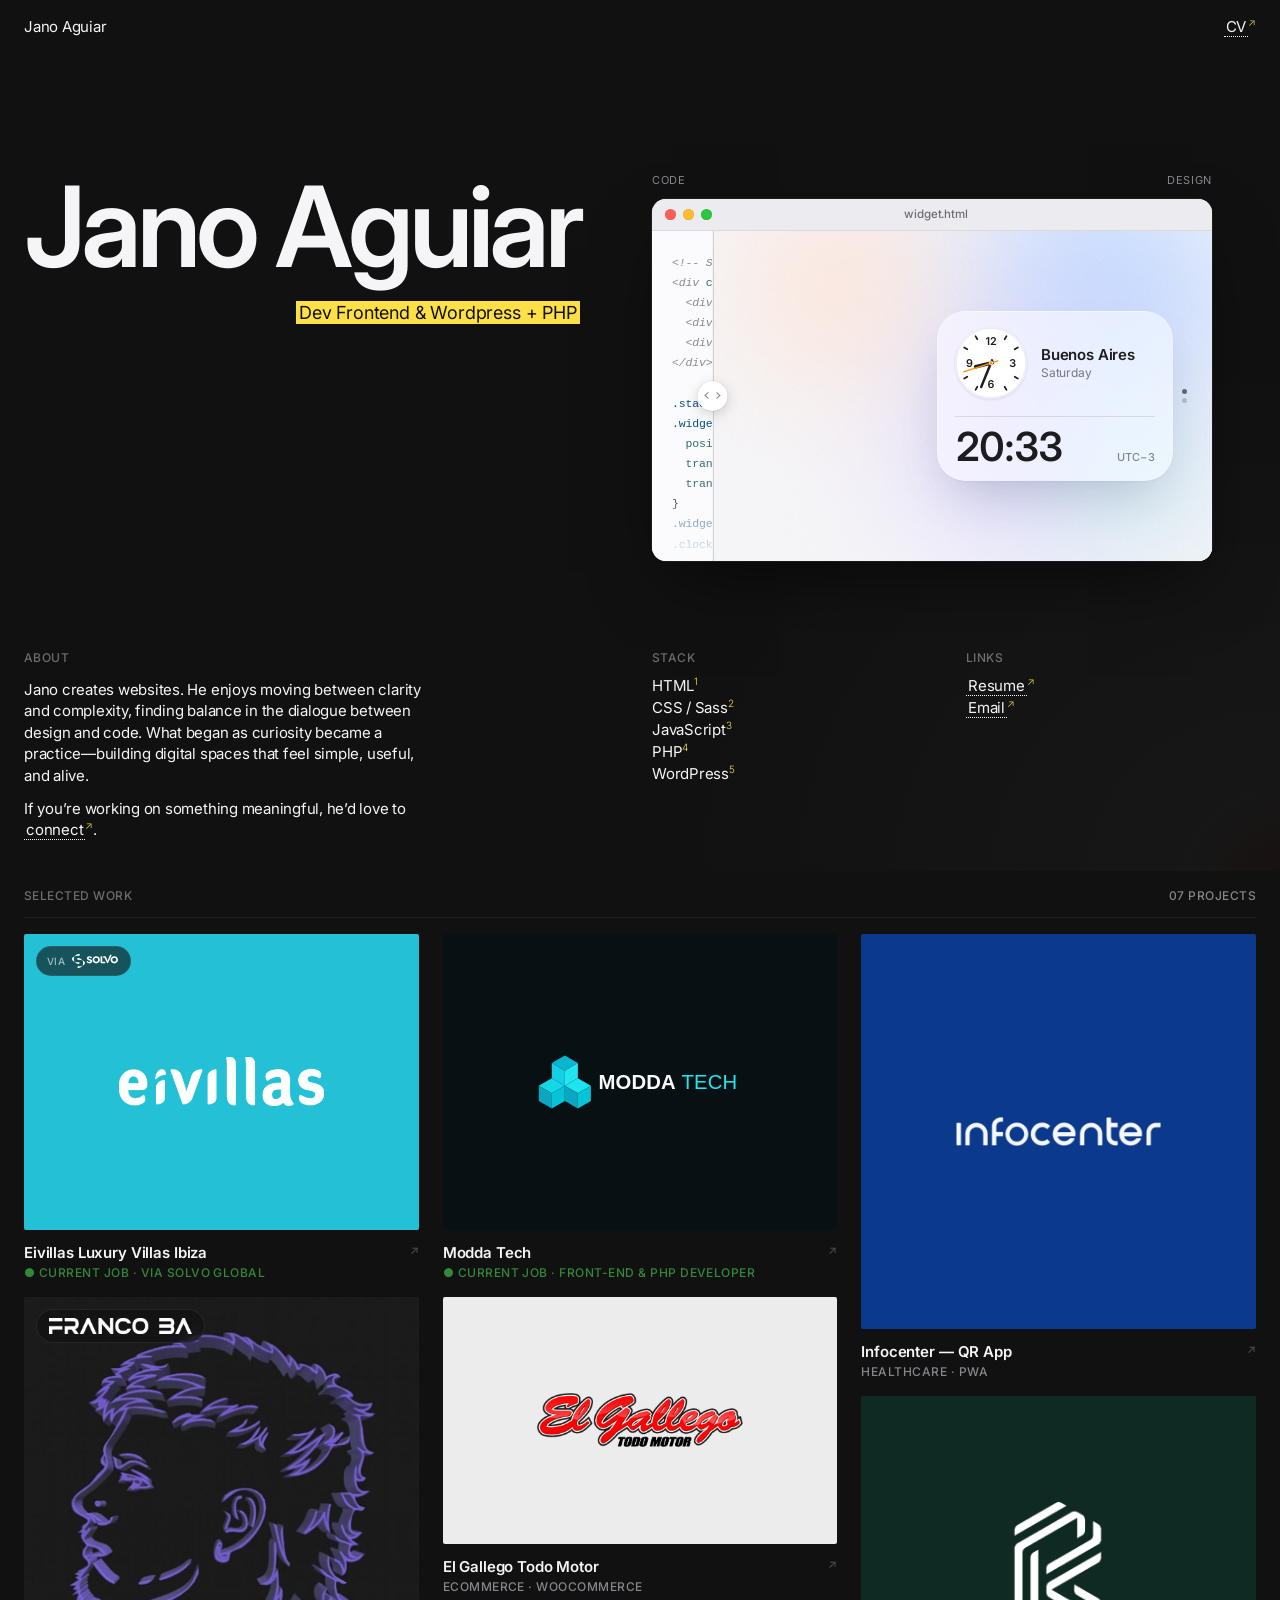
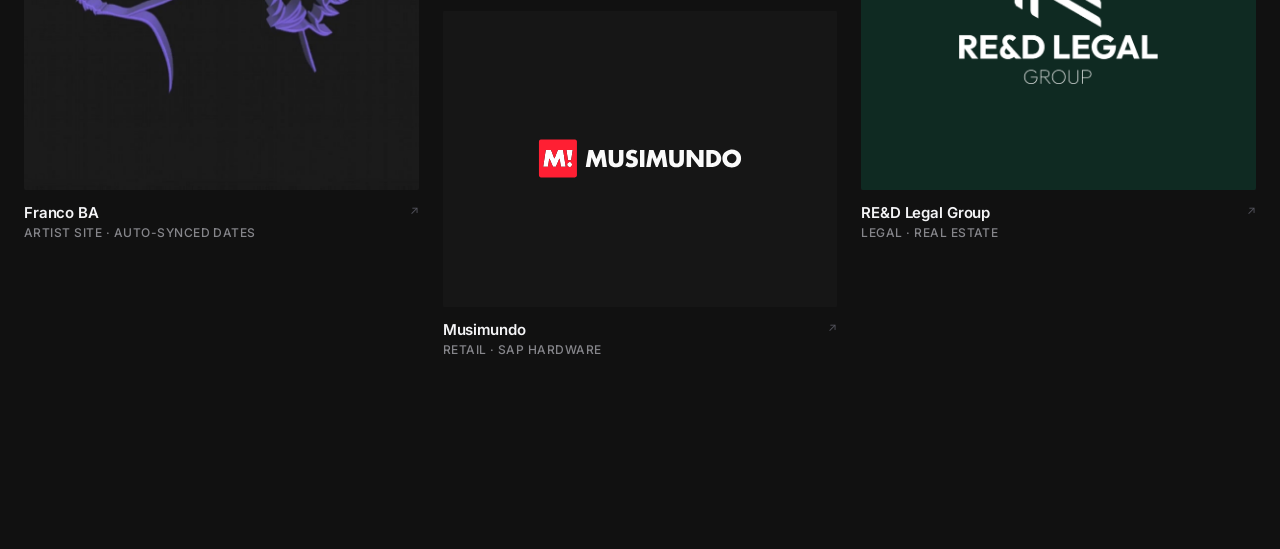
==== commit b756a4f0: "Insignia 'via Solvo Global' en la card de Eivillas Co-Authored-By: Claude Opus 5.5 <noreply@anthropi" ====
--- a/index.html
+++ b/index.html
@@ -11,7 +11,7 @@
     <link rel="preconnect" href="https://fonts.googleapis.com">
     <link rel="preconnect" href="https://fonts.gstatic.com" crossorigin>
     <link href="https://fonts.googleapis.com/css2?family=IBM+Plex+Mono:wght@300;400;500&family=Inter:wght@300..700&display=swap" rel="stylesheet">
-    <link rel="stylesheet" href="style.css?v=2.4">
+    <link rel="stylesheet" href="style.css?v=2.5">
     <script>document.documentElement.classList.add("ja-intro");setTimeout(function(){document.documentElement.classList.remove("ja-intro")},3000)</script>
 </head>
 
@@ -156,6 +156,7 @@
                         <a class="card card--now" href="pages/eivillas.html">
                             <div class="card__media ratio-4x3">
                                 <div class="card__brand" style="background:#23c0d6"><img src="media/logos/eivillas-white.png" alt="Eivillas"></div>
+                                <span class="card__logo card__logo--via" title="Through Solvo Global"><small>via</small><img src="media/logos/solvo-white.svg" alt="Solvo Global"></span>
                                 <span class="card__badge">Avantio · WordPress · SEO</span>
                             </div>
                             <div class="card__meta">
@@ -278,7 +279,7 @@
     <script src="vendor/gsap/SplitText.min.js"></script>
     <script src="vendor/gsap/Draggable.min.js"></script>
     <script src="vendor/gsap/InertiaPlugin.min.js"></script>
-    <script src="script.js?v=2.4"></script>
+    <script src="script.js?v=2.5"></script>
 </body>
 
 </html>
--- a/style.css
+++ b/style.css
@@ -552,3 +552,7 @@
     .work__col { display: contents; }
     .card--now { order: -1; }
 }
+
+/* "via Solvo Global" badge on the Eivillas card */
+.card__logo--via { gap: 7px; height: 30px; padding: 7px 11px 7px 10px; }
+.card__logo--via small { font-size: 10px; font-weight: 500; letter-spacing: .04em; text-transform: uppercase; color: rgba(255,255,255,.6); }
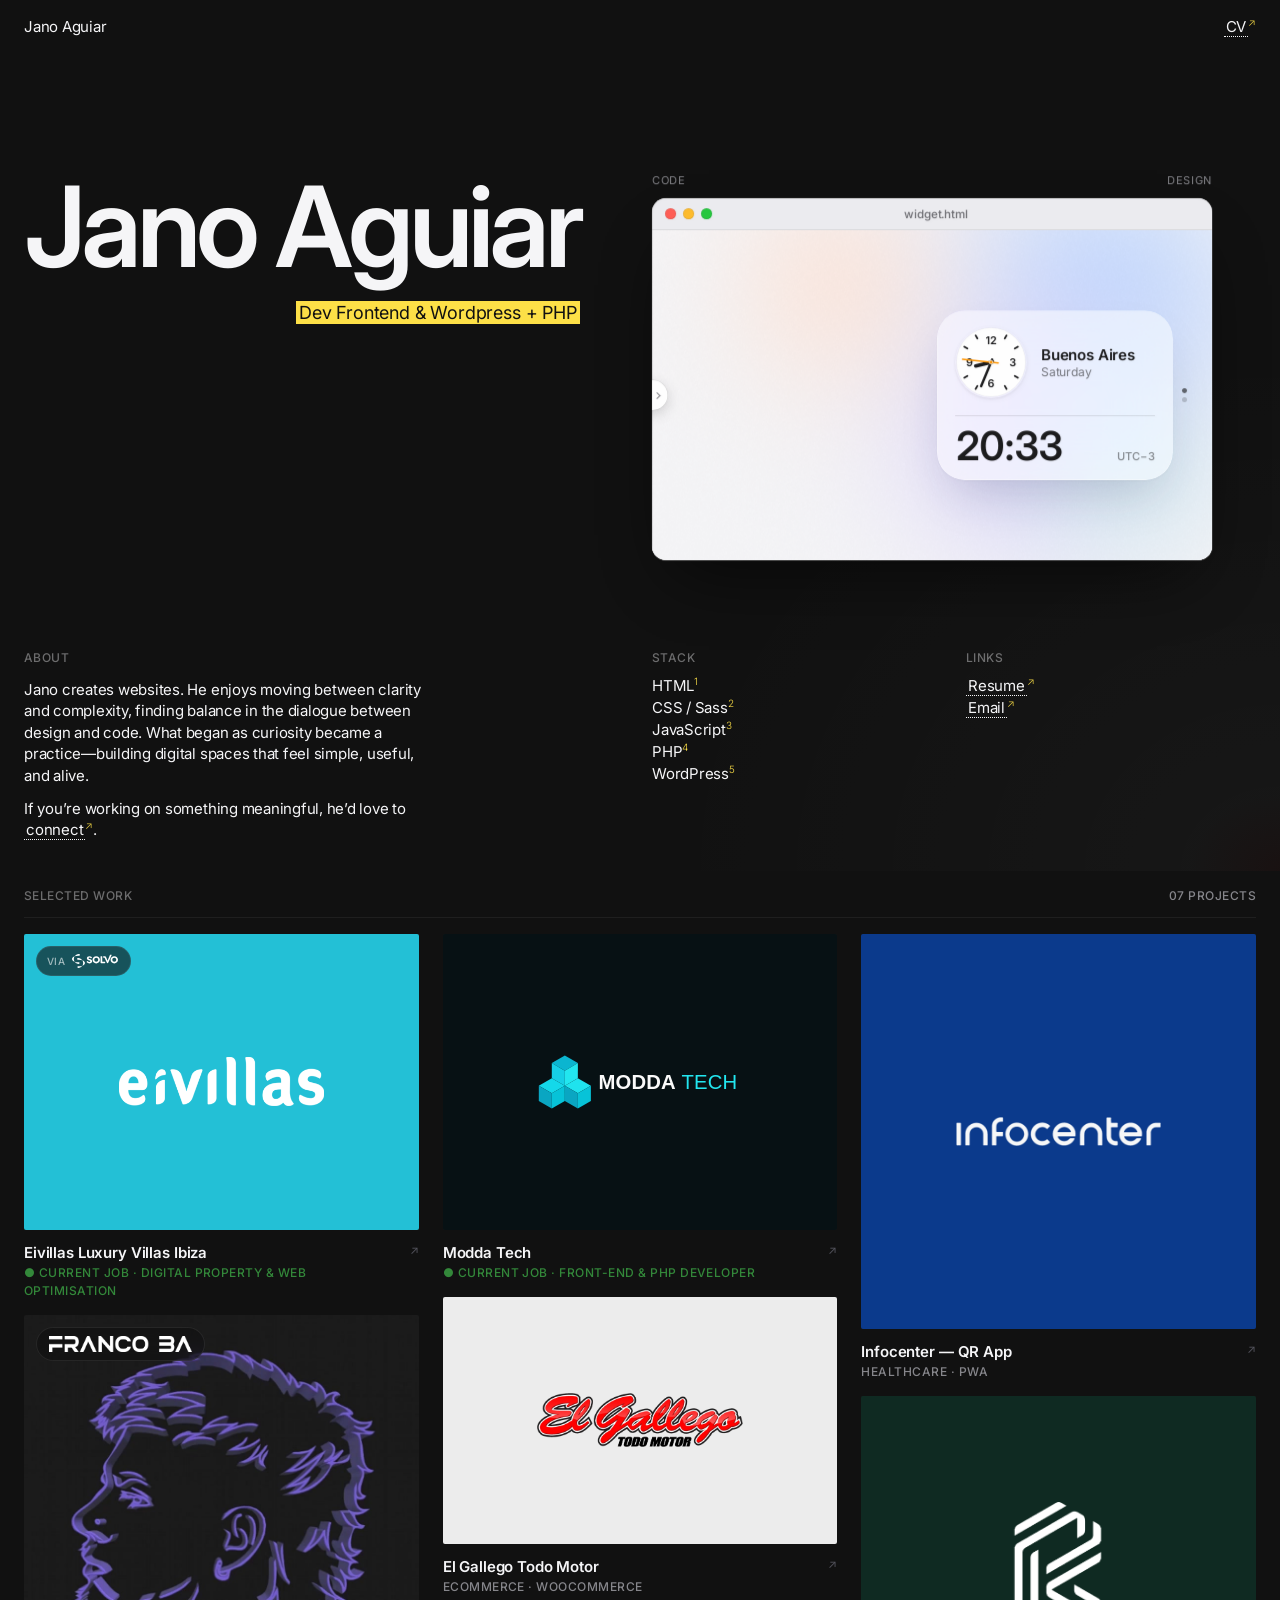
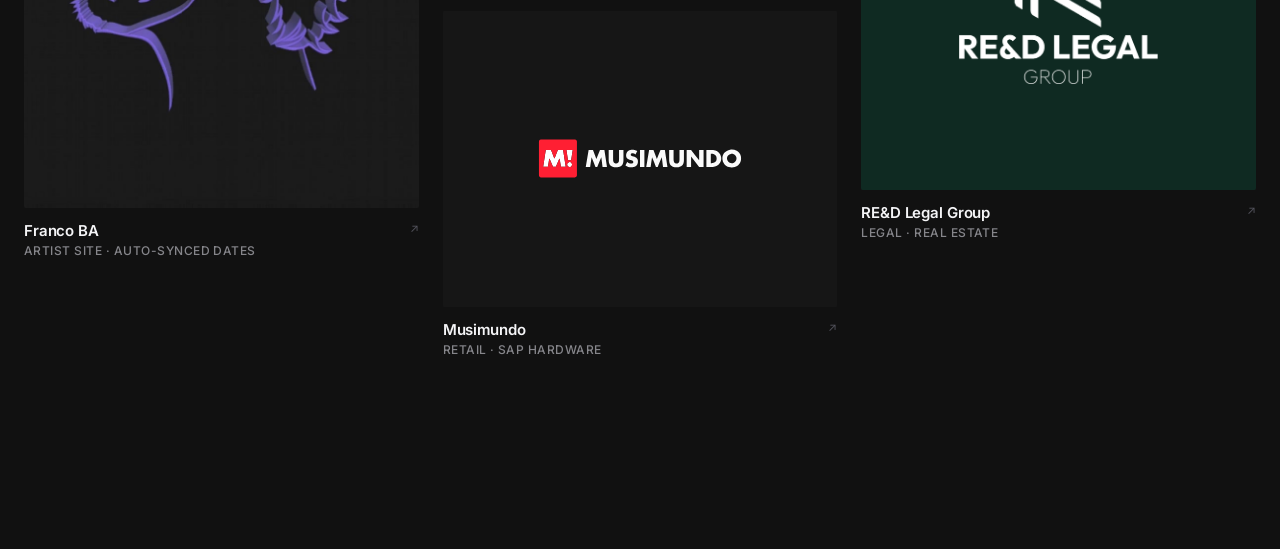
==== commit 4d33b269: "Card de Eivillas: puesto oficial en lugar de 'via Solvo Global' Co-Authored-By: Claude Opus 5.5 <nor" ====
--- a/index.html
+++ b/index.html
@@ -162,7 +162,7 @@
                             <div class="card__meta">
                                 <div>
                                     <h3 class="card__title">Eivillas Luxury Villas Ibiza</h3>
-                                    <p class="caption card__cap card__cap--now">Current job · via Solvo Global</p>
+                                    <p class="caption card__cap card__cap--now">Current job · Digital Property &amp; Web Optimisation</p>
                                 </div>
                                 <span class="card__go">↗</span>
                             </div>
